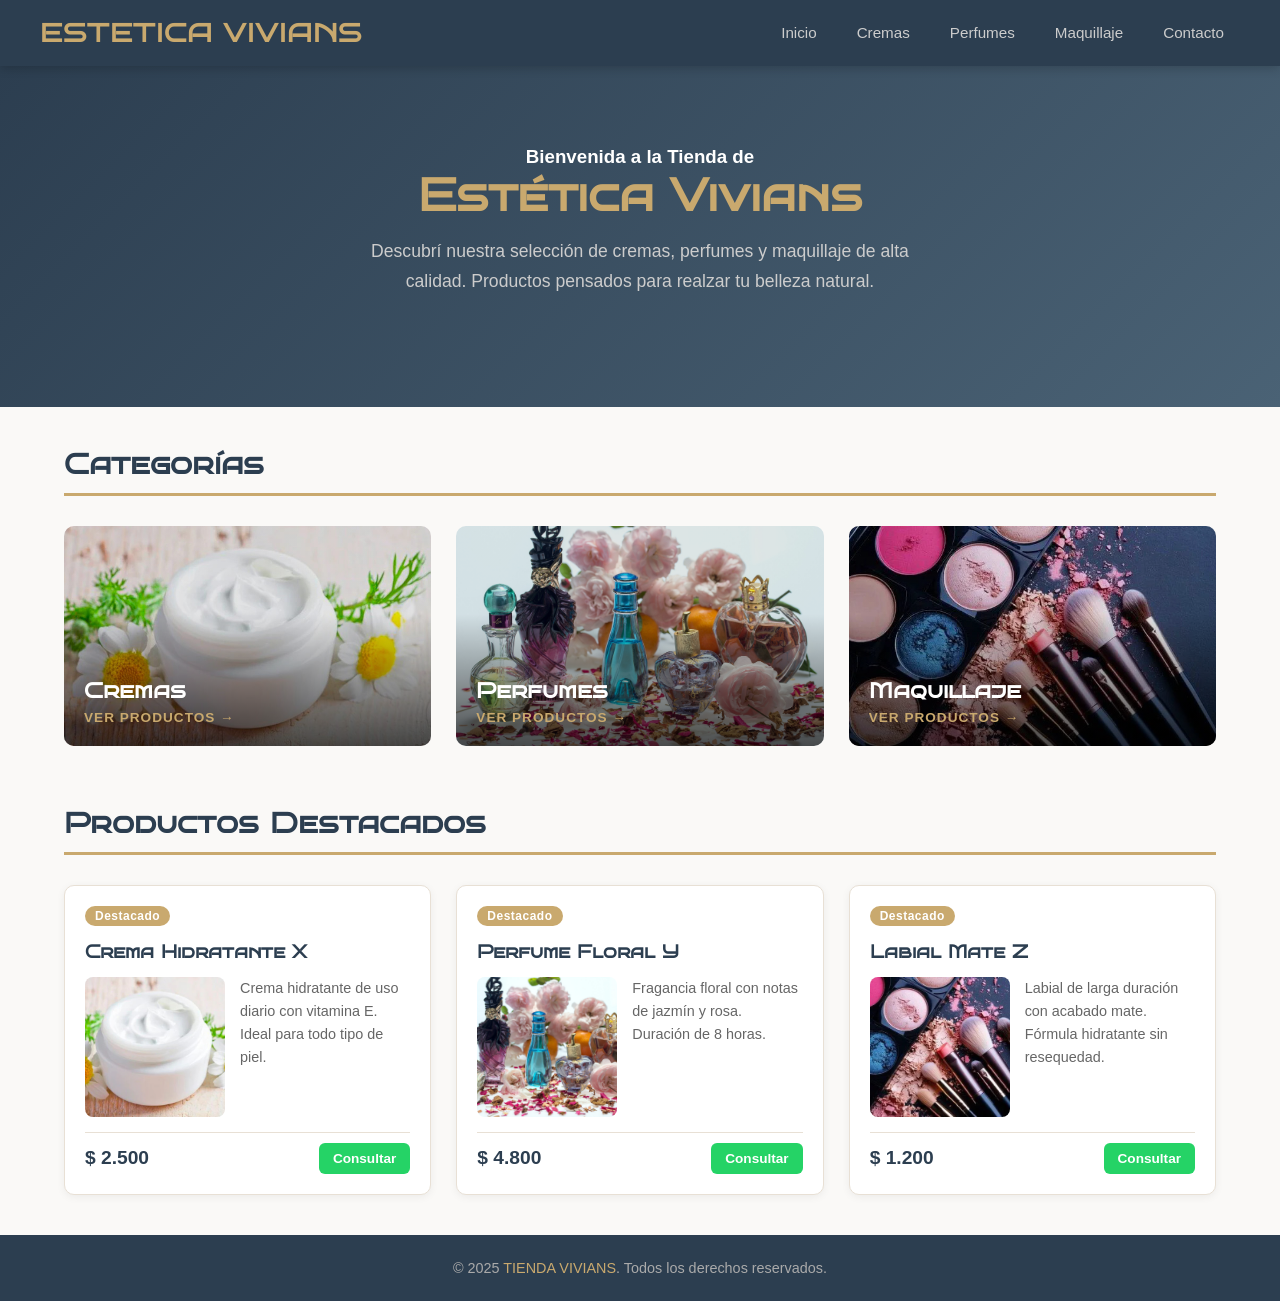
==== index.html @ 6ad1c70e "v0.1.0 - Primera versión: estructura HTML, CSS y páginas base" ====
<!DOCTYPE html>
<html lang="es">
  <head>
    <meta charset="UTF-8">
    <meta name="viewport" content="width=device-width, initial-scale=1.0">
    <meta name="description" content="Estetica Vivians - Productos de alta calidad">
    <title>ESTETICA VIVIANS</title>
    <link rel="stylesheet" href="css/estilo.css">
    <link  rel= "icon"  type= "image/png"  sizes= "32x32"  href= imagenes/favicon/vivi.png > 
    <link rel="preconnect" href="https://fonts.googleapis.com">
<link rel="preconnect" href="https://fonts.gstatic.com" crossorigin>
<link href="https://fonts.googleapis.com/css2?family=Bruno+Ace+SC&display=swap" rel="stylesheet">
  </head>
<body>

    <!-- ========================HEADER======================== -->
    <header>
        <h1>ESTETICA VIVIANS</h1>

        <button class="hamburguesa" id="btnMenu" aria-label="Abrir menú">
            <span></span>
            <span></span>
            <span></span>
        </button>

        <nav id="navMenu" aria-label="Navegación principal">
            <ul>
                <li><a href="index.html">Inicio</a></li>
                <li><a href="html\cremas.html">Cremas</a></li>
                <li><a href="html\perfumes.html">Perfumes</a></li>
                <li><a href="html\maquillaje.html">Maquillaje</a></li>
                <li><a href="html\contacto.html">Contacto</a></li>
            </ul>
        </nav>
    </header>

    <main>

        <!-- ========================BIENVENIDA======================== -->
        <section class="hero">
            <h3>Bienvenida a la Tienda de</h3>
            <h2>Estética Vivians</h2>
            <p>Descubrí nuestra selección de cremas, perfumes y maquillaje de alta calidad. Productos pensados para realzar tu belleza natural.</p>
            <!-- <a href="#categorias" class="btn-cta">Ver categorías</a> -->
        </section>

        <div class="container">

            <!-- ========================CATEGORÍAS======================== -->
            <section id="categorias">
                <h2 class="seccion-titulo">Categorías</h2>
                <div class="categorias">

                    <a href="html/cremas.html" class="categoria-card">
                        <img src="imagenes/cremas.jpg" alt="Cremas">
                        <div class="categoria-info">
                            <h3>Cremas</h3>
                            <span>Ver productos →</span>
                        </div>
                    </a>

                    <a href="html/perfumes.html" class="categoria-card">
                        <img src="imagenes/perfumes.jpg" alt="Perfumes">
                        <div class="categoria-info">
                            <h3>Perfumes</h3>
                            <span>Ver productos →</span>
                        </div>
                    </a>

                    <a href="html/maquillaje.html" class="categoria-card">
                        <img src="imagenes/maquillaje.jpg" alt="Maquillaje">
                        <div class="categoria-info">
                            <h3>Maquillaje</h3>
                            <span>Ver productos →</span>
                        </div>
                    </a>

                </div>
            </section>

            <!-- ========================PRODUCTOS DESTACADOS======================== -->
            <section class="productos-destacados">
                <h2 class="seccion-titulo">Productos Destacados</h2>
                <div class="galeria-destacados">

                    <!-- Tarjeta 1 -->
                    <div class="producto-card">
                        <span class="badge">Destacado</span>
                        <h3 class="producto-nombre">Crema Hidratante X</h3>
                        <div class="producto-cuerpo">
                            <img src="imagenes/cremas.jpg" alt="Crema Hidratante X">
                            <p class="producto-descripcion">Crema hidratante de uso diario con vitamina E. Ideal para todo tipo de piel.</p>
                        </div>
                        <div class="producto-footer">
                            <span class="producto-precio">$ 2.500</span>
                            <a href="https://wa.me/5491112345678?text=Hola!%20Me%20interesa%20la%20Crema%20Hidratante%20X" class="btn-whatsapp" target="_blank">Consultar</a>
                        </div>
                    </div>

                    <!-- Tarjeta 2 -->
                    <div class="producto-card">
                        <span class="badge">Destacado</span>
                        <h3 class="producto-nombre">Perfume Floral Y</h3>
                        <div class="producto-cuerpo">
                            <img src="imagenes/perfumes.jpg" alt="Perfume Floral Y">
                            <p class="producto-descripcion">Fragancia floral con notas de jazmín y rosa. Duración de 8 horas.</p>
                        </div>
                        <div class="producto-footer">
                            <span class="producto-precio">$ 4.800</span>
                            <a href="https://wa.me/5491112345678?text=Hola!%20Me%20interesa%20el%20Perfume%20Floral%20Y" class="btn-whatsapp" target="_blank">Consultar</a>
                        </div>
                    </div>

                    <!-- Tarjeta 3 -->
                    <div class="producto-card">
                        <span class="badge">Destacado</span>
                        <h3 class="producto-nombre">Labial Mate Z</h3>
                        <div class="producto-cuerpo">
                            <img src="imagenes/maquillaje.jpg" alt="Labial Mate Z">
                            <p class="producto-descripcion">Labial de larga duración con acabado mate. Fórmula hidratante sin resequedad.</p>
                        </div>
                        <div class="producto-footer">
                            <span class="producto-precio">$ 1.200</span>
                            <a href="https://wa.me/5491112345678?text=Hola!%20Me%20interesa%20el%20Labial%20Mate%20Z" class="btn-whatsapp" target="_blank">Consultar</a>
                        </div>
                    </div>

                </div>
            </section>

        </div>
    </main>

    <!-- ========================FOOTER======================== -->
    <footer>
        <p>&copy; 2025 <span>TIENDA VIVIANS</span>. Todos los derechos reservados.</p>
    </footer>

    <!-- ========================JS — Menú hamburguesa======================== -->
    <script>
        const btnMenu = document.getElementById('btnMenu');
        const navMenu = document.getElementById('navMenu');

        btnMenu.addEventListener('click', function() {
            navMenu.classList.toggle('abierto');
        });
    </script>

</body>
</html>
---- css/estilo.css ----
@font-face {
  font-family: 'BrunoAceSC'; 
  src: url('../font/BrunoAceSC-Regular.ttf') format('truetype');
  font-weight: normal;
  font-style: normal;
  font-display: swap;
}

:root {
    --color-primario:   #2c3e50;   /* azul oscuro — header, footer, títulos */
    --color-acento:     #c9a96e;   /* dorado — detalles, hover, badges      */
    --color-verde:      #25d366;   /* verde WhatsApp                         */
    --color-texto:      #444;      /* color de texto general                 */
    --color-fondo:      #faf9f7;   /* fondo general de la página             */
    --color-borde:      #e8e0d5;   /* bordes suaves                          */
    --font-titulo:      'BrunoAceSC', serif;
    --font-cuerpo:      'Playfair Display', sans-serif; 
}


/* ========================RESET======================== */
* {
    margin: 0;
    padding: 0;
    box-sizing: border-box;
}


/* ========================BODY======================== */
body {
    font-family: var(--font-cuerpo);
    background-color: var(--color-fondo);
    color: var(--color-texto);
    display: flex;
    flex-direction: column;
    min-height: 100vh;
}

main {
    flex: 1; /* ocupa todo el espacio disponible entre header y footer */
}


/* ========================HEADER======================== */
header {
    background-color: var(--color-primario);
    padding: 18px 40px;
    display: flex;
    align-items: center;
    justify-content: space-between;
    position: sticky;   /* se queda fijo arriba al hacer scroll */
    top: 0;
    z-index: 100;       /* se dibuja encima de todo el resto */
    box-shadow: 0 2px 10px rgba(0, 0, 0, 0.2);
}

header h1 {
    font-family: var(--font-titulo);
    color: var(--color-acento);
    font-size: 1.6rem;
    letter-spacing: 1px;
}

nav ul {
    list-style: none;
    display: flex;
    gap: 8px;
}

nav ul li a {
    color: #ccc;
    text-decoration: none;
    font-size: 0.95rem;
    padding: 8px 16px;
    border-radius: 4px;
    transition: background-color 0.3s, color 0.3s;
    font-weight: 400;
}

nav ul li a:hover {
    background-color: var(--color-acento);
    color: white;
}

/* Botón hamburguesa — solo visible en mobile */
.hamburguesa {
    display: none;
    flex-direction: column;
    gap: 5px;
    cursor: pointer;
    background: none;
    border: none;
    padding: 5px;
}

.hamburguesa span {
    display: block;
    width: 25px;
    height: 2px;
    background-color: white;
    transition: all 0.3s;
}


/* ========================CONTAINER======================== */
.container {
    width: 90%;
    max-width: 1200px;
    margin: 0 auto;
    padding: 40px 0;
}


/* ========================BIENVENIDA======================== */
.hero {
    background: linear-gradient(135deg, var(--color-primario) 0%, #4a6275 100%);
    padding: 80px 40px;
    text-align: center;
    color: white;
}

.hero h2 {
    font-family: var(--font-titulo);
    font-size: 2.8rem;
    color: var(--color-acento);
    margin-bottom: 15px;
}

.hero p {
    font-size: 1.1rem;
    color: #ccc;
    max-width: 600px;
    margin: 0 auto 30px;
    line-height: 1.7;
    font-weight: 300;
}

.btn-cta {
    display: inline-block;
    background-color: var(--color-acento);
    color: white;
    text-decoration: none;
    padding: 14px 35px;
    border-radius: 4px;
    font-size: 1rem;
    font-weight: 700;
    letter-spacing: 1px;
    transition: background-color 0.3s, transform 0.2s;
}

.btn-cta:hover {
    background-color: #b8924a;
    transform: translateY(-2px);
}


/* ========================TÍTULOS DE SECCIÓN======================== */
.seccion-titulo {
    font-family: var(--font-titulo);
    font-size: 1.8rem;
    color: var(--color-primario);
    margin-bottom: 30px;
    padding-bottom: 12px;
    border-bottom: 3px solid var(--color-acento);
}

/* Título en páginas de categoría (cremas, perfumes, maquillaje) */
.titulo-categoria {
    font-family: var(--font-titulo);
    font-size: 1.8rem;
    color: var(--color-primario);
    margin-bottom: 30px;
    padding-bottom: 12px;
    border-bottom: 3px solid var(--color-acento);
}


/* ========================CATEGORÍAS======================== */
.categorias {
    display: grid;
    grid-template-columns: repeat(3, 1fr);
    gap: 25px;
}

.categoria-card {
    position: relative;
    height: 220px;
    border-radius: 10px;
    overflow: hidden;
    cursor: pointer;
    text-decoration: none;
    display: block;
}

.categoria-card img {
    width: 100%;
    height: 100%;
    object-fit: cover;
    transition: transform 0.4s;
}

/* Overlay oscuro degradado encima de la imagen
   Hace que el nombre siempre se lea bien */
.categoria-card::after {
    content: '';
    position: absolute;
    inset: 0;
    background: linear-gradient(to top, rgba(0,0,0,0.7) 0%, rgba(0,0,0,0.1) 60%);
    transition: background 0.3s;
}

.categoria-card:hover img {
    transform: scale(1.07);
}

.categoria-card:hover::after {
    background: linear-gradient(to top, rgba(0,0,0,0.8) 0%, rgba(0,0,0,0.3) 60%);
}

/* Nombre e indicador encima de la imagen */
.categoria-info {
    position: absolute;
    bottom: 0;
    width: 100%;
    padding: 20px;
    z-index: 1; /* se dibuja encima del overlay */
}

.categoria-info h3 {
    font-family: var(--font-titulo);
    color: white;
    font-size: 1.4rem;
    margin-bottom: 4px;
}

.categoria-info span {
    color: var(--color-acento);
    font-size: 0.85rem;
    font-weight: 700;
    letter-spacing: 1px;
    text-transform: uppercase;
}


/* ========================PRODUCTOS DESTACADOS======================== */
.productos-destacados {
    margin-top: 60px;
}

.galeria-destacados {
    display: grid;
    grid-template-columns: repeat(3, 1fr);
    gap: 25px;
}


/* ========================GALERÍA DE PRODUCTOS======================== */
.galeria {
    display: grid;
    grid-template-columns: repeat(2, 1fr);
    gap: 20px;
}


/* ========================TARJETA DE PRODUCTO========================
   la uso en index (destacados)
   y páginas de categoría.
*/
.producto-card {
    border: 1px solid var(--color-borde);
    border-radius: 10px;
    padding: 20px;
    display: flex;
    flex-direction: column;
    gap: 15px;
    background: white;
    box-shadow: 0 2px 8px rgba(0, 0, 0, 0.06);
    transition: box-shadow 0.3s, transform 0.3s;
}

.producto-card:hover {
    box-shadow: 0 6px 20px rgba(0, 0, 0, 0.12);
    transform: translateY(-3px);
}

.producto-nombre {
    font-family: var(--font-titulo);
    font-size: 1.1rem;
    color: var(--color-primario);
}

/* Imagen + descripción lado a lado */
.producto-cuerpo {
    display: flex;
    gap: 15px;
    align-items: flex-start;
}

.producto-cuerpo img {
    width: 140px;
    height: 140px;
    object-fit: cover;     /* recorta la imagen sin deformarla */
    border-radius: 8px;
    flex-shrink: 0;        /* impide que flex achique la imagen */
    background-color: #eee;
}

.producto-descripcion {
    font-size: 0.9rem;
    color: #666;
    line-height: 1.6;
    font-weight: 300;
}

/* Precio + botón WhatsApp */
.producto-footer {
    display: flex;
    align-items: center;
    justify-content: space-between;
    margin-top: auto;      /* empuja el footer siempre al fondo de la tarjeta */
    padding-top: 10px;
    border-top: 1px solid var(--color-borde);
}

.producto-precio {
    font-size: 1.2rem;
    font-weight: 700;
    color: var(--color-primario);
}

.btn-whatsapp {
    background-color: var(--color-verde);
    color: white;
    text-decoration: none;
    padding: 8px 14px;
    border-radius: 6px;
    font-size: 0.85rem;
    font-weight: 700;
    transition: background-color 0.3s;
    white-space: nowrap;
}

.btn-whatsapp:hover {
    background-color: #1ebe57;
}

/* Badge "Destacado" — solo en index */
.badge {
    display: inline-block;
    background-color: var(--color-acento);
    color: white;
    font-size: 0.75rem;
    padding: 3px 10px;
    border-radius: 20px;
    font-weight: 700;
    letter-spacing: 0.5px;
    align-self: flex-start;
}


/* ========================FOOTER========================
   Siempre pegado abajo por el
   flex del body + flex:1 del main.
 */
footer {
    background-color: var(--color-primario);
    color: #aaa;
    text-align: center;
    padding: 25px 20px;
    font-size: 0.9rem;
    font-weight: 300;
}

footer span {
    color: var(--color-acento);
}


/* ============================================================
   RESPONSIVE
   Breakpoints:
   — Tablet:  max-width 768px
   — Mobile:  max-width 480px
   ============================================================ */


/* ========================TABLET — 768px======================== */
@media (max-width: 768px) {

    /* Header */
    header {
        padding: 15px 20px;
    }

    /* Muestra el botón hamburguesa */
    .hamburguesa {
        display: flex;
    }

    /* Oculta el nav, se muestra solo cuando tiene clase .abierto */
    nav {
        display: none;
        position: absolute;
        top: 65px;
        left: 0;
        width: 100%;
        background-color: var(--color-primario);
        padding: 15px 20px;
        box-shadow: 0 4px 10px rgba(0, 0, 0, 0.2);
    }

    nav.abierto {
        display: block;
    }

    nav ul {
        flex-direction: column;
        gap: 5px;
    }

    nav ul li a {
        display: block;
        padding: 10px 15px;
    }

    /* Hero */
    .hero h2 {
        font-size: 2rem;
    }

    /* Categorías: 2 columnas en tablet */
    .categorias {
        grid-template-columns: repeat(2, 1fr);
    }

    /* Destacados: 2 columnas en tablet */
    .galeria-destacados {
        grid-template-columns: repeat(2, 1fr);
    }

    /* Galería categoría: 1 columna en tablet */
    .galeria {
        grid-template-columns: 1fr;
    }

    .producto-cuerpo img {
        width: 110px;
        height: 110px;
    }
}


/* ========================celular — 480px======================== */
@media (max-width: 480px) {

    /* Hero */
    .hero {
        padding: 50px 20px;
    }

    .hero h2 {
        font-size: 1.6rem;
    }

    /* Categorías: 1 columna */
    .categorias {
        grid-template-columns: 1fr;
    }

    /* Destacados: 1 columna */
    .galeria-destacados {
        grid-template-columns: 1fr;
    }

    /* Tarjeta: imagen arriba, texto abajo */
    .producto-cuerpo {
        flex-direction: column;
    }

    .producto-cuerpo img {
        width: 100%;
        height: 180px;
    }

    /* Footer tarjeta: precio arriba, botón abajo en full ancho */
    .producto-footer {
        flex-direction: column;
        gap: 10px;
        align-items: flex-start;
    }

    .btn-whatsapp {
        width: 100%;
        text-align: center;
    }
}
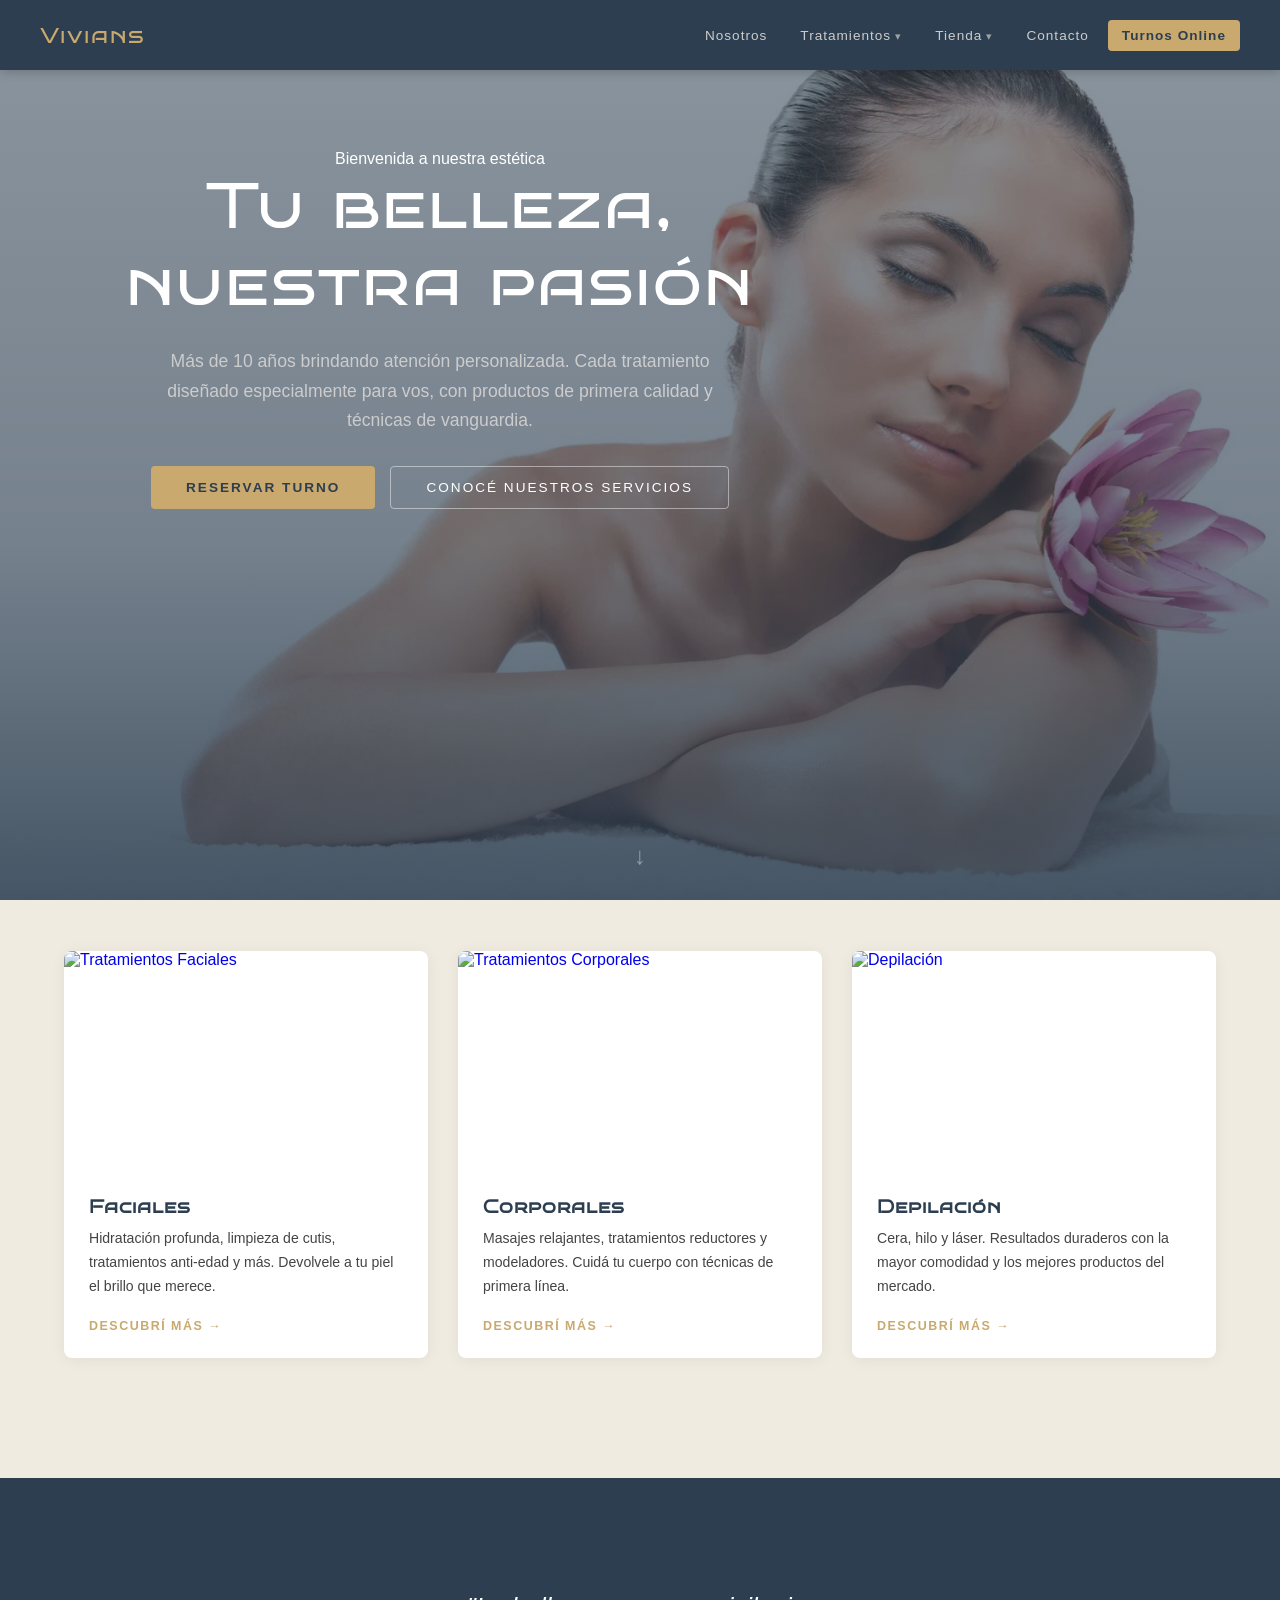
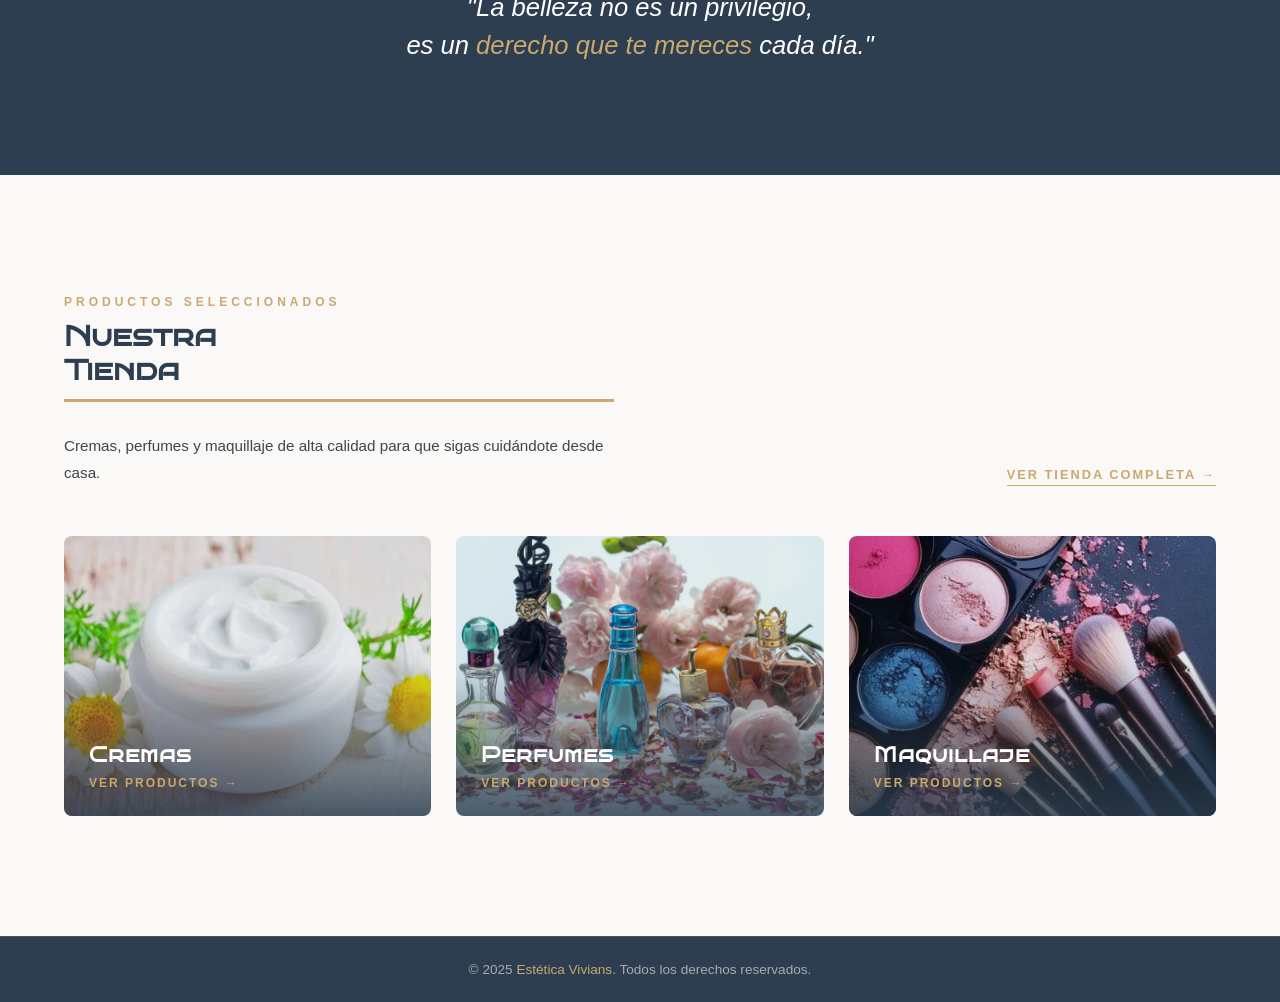
==== commit 3d32cc1b: "v0.2.0 - Nuevo index principal, CSS unificado, estructura de carpetas" ====
--- a/index.html
+++ b/index.html
@@ -1,150 +1,188 @@
 <!DOCTYPE html>
 <html lang="es">
-  <head>
+<head>
     <meta charset="UTF-8">
     <meta name="viewport" content="width=device-width, initial-scale=1.0">
-    <meta name="description" content="Estetica Vivians - Productos de alta calidad">
-    <title>ESTETICA VIVIANS</title>
+    <meta name="description" content="Estética Vivians - Tratamientos faciales, corporales, depilación y tienda de belleza">
+    <title>Estética Vivians</title>
     <link rel="stylesheet" href="css/estilo.css">
-    <link  rel= "icon"  type= "image/png"  sizes= "32x32"  href= imagenes/favicon/vivi.png > 
     <link rel="preconnect" href="https://fonts.googleapis.com">
-<link rel="preconnect" href="https://fonts.gstatic.com" crossorigin>
-<link href="https://fonts.googleapis.com/css2?family=Bruno+Ace+SC&display=swap" rel="stylesheet">
-  </head>
+    <link href="https://fonts.googleapis.com/css2?family=Cormorant+Garamond:ital,wght@0,300;0,400;0,600;1,300;1,400&family=Jost:wght@300;400;500&display=swap" rel="stylesheet">
+    
+</head>
 <body>
 
-    <!-- ========================HEADER======================== -->
+    <!-- HEADER -->
     <header>
-        <h1>ESTETICA VIVIANS</h1>
+        <a href="index.html" class="logo">Vivians</a>
 
-        <button class="hamburguesa" id="btnMenu" aria-label="Abrir menú">
-            <span></span>
-            <span></span>
-            <span></span>
-        </button>
+        <nav aria-label="Navegación principal">
+            <ul>
 
-        <nav id="navMenu" aria-label="Navegación principal">
-            <ul>
-                <li><a href="index.html">Inicio</a></li>
-                <li><a href="html\cremas.html">Cremas</a></li>
-                <li><a href="html\perfumes.html">Perfumes</a></li>
-                <li><a href="html\maquillaje.html">Maquillaje</a></li>
-                <li><a href="html\contacto.html">Contacto</a></li>
+                <li><a href="html/nosotros.html">Nosotros</a></li>
+
+                <li class="tiene-submenu">
+                    <a href="#">Tratamientos</a>
+                    <ul class="submenu">
+                        <li><a href="html/tratamientos/faciales.html">Faciales</a></li>
+                        <li><a href="html/tratamientos/corporales.html">Corporales</a></li>
+                        <li><a href="html/tratamientos/depilacion.html">Depilación</a></li>
+                    </ul>
+                </li>
+
+                <li class="tiene-submenu">
+                    <a href="html/tienda/index.html">Tienda</a>
+                    <ul class="submenu">
+                        <li><a href="html/tienda/cremas.html">Cremas</a></li>
+                        <li><a href="html/tienda/perfumes.html">Perfumes</a></li>
+                        <li><a href="html/tienda/maquillaje.html">Maquillaje</a></li>
+                    </ul>
+                </li>
+
+                <li><a href="html/contacto.html">Contacto</a></li>
+
+                <li><a href="html/turnos.html" class="btn-turnos">Turnos Online</a></li>
+
             </ul>
         </nav>
     </header>
 
     <main>
 
-        <!-- ========================BIENVENIDA======================== -->
-        <section class="hero">
-            <h3>Bienvenida a la Tienda de</h3>
-            <h2>Estética Vivians</h2>
-            <p>Descubrí nuestra selección de cremas, perfumes y maquillaje de alta calidad. Productos pensados para realzar tu belleza natural.</p>
-            <!-- <a href="#categorias" class="btn-cta">Ver categorías</a> -->
+        <!-- HERO -->
+        <section class="hero" id="inicio">
+            <div class="hero-imagen"></div>
+            <div class="hero-overlay"></div>
+            <div class="hero-contenido">
+                <span class="hero-subtitulo">Bienvenida a nuestra estética</span>
+                <h1 class="hero-titulo">Tu belleza,<br>nuestra pasión</h1>
+                <p class="hero-descripcion">
+                    Más de 10 años brindando atención personalizada. 
+                    Cada tratamiento diseñado especialmente para vos, 
+                    con productos de primera calidad y técnicas de vanguardia.
+                </p>
+                <div class="hero-botones">
+                    <a href="html/turnos.html" class="btn-primario">Reservar turno</a>
+                    <a href="#tratamientos" class="btn-secundario">Conocé nuestros servicios</a>
+                </div>
+            </div>
+            <a href="#tratamientos" class="hero-scroll" aria-label="Scroll hacia abajo">↓</a>
         </section>
 
-        <div class="container">
+        <!-- TRATAMIENTOS -->
+        <section class="seccion-tratamientos" id="tratamientos">
+            <div class="container">
+                <div class="seccion-header">
+                    <div>
+                        <span class="seccion-etiqueta">Nuestros servicios</span>
+                        <h2 class="seccion-titulo">Tratamientos<br>para vos</h2>
+                        <p class="seccion-descripcion">
+                            Descubrí nuestra amplia variedad de tratamientos diseñados 
+                            para realzar tu belleza natural con técnicas profesionales.
+                        </p>
+                    </div>
+                </div>
 
-            <!-- ========================CATEGORÍAS======================== -->
-            <section id="categorias">
-                <h2 class="seccion-titulo">Categorías</h2>
-                <div class="categorias">
+                <div class="tratamientos-grid">
 
-                    <a href="html/cremas.html" class="categoria-card">
-                        <img src="imagenes/cremas.jpg" alt="Cremas">
-                        <div class="categoria-info">
+                    <a href="html/tratamientos/faciales.html" class="tratamiento-card">
+                        <div class="tratamiento-imagen">
+                            <img src="imagenes/tratamientos/faciales.jpg" alt="Tratamientos Faciales">
+                        </div>
+                        <div class="tratamiento-cuerpo">
+                            <h3>Faciales</h3>
+                            <p>Hidratación profunda, limpieza de cutis, tratamientos anti-edad y más. Devolvele a tu piel el brillo que merece.</p>
+                            <span class="tratamiento-link">Descubrí más →</span>
+                        </div>
+                    </a>
+
+                    <a href="html/tratamientos/corporales.html" class="tratamiento-card">
+                        <div class="tratamiento-imagen">
+                            <img src="imagenes/tratamientos/corporales.jpg" alt="Tratamientos Corporales">
+                        </div>
+                        <div class="tratamiento-cuerpo">
+                            <h3>Corporales</h3>
+                            <p>Masajes relajantes, tratamientos reductores y modeladores. Cuidá tu cuerpo con técnicas de primera línea.</p>
+                            <span class="tratamiento-link">Descubrí más →</span>
+                        </div>
+                    </a>
+
+                    <a href="html/tratamientos/depilacion.html" class="tratamiento-card">
+                        <div class="tratamiento-imagen">
+                            <img src="imagenes/tratamientos/depilacion.jpg" alt="Depilación">
+                        </div>
+                        <div class="tratamiento-cuerpo">
+                            <h3>Depilación</h3>
+                            <p>Cera, hilo y láser. Resultados duraderos con la mayor comodidad y los mejores productos del mercado.</p>
+                            <span class="tratamiento-link">Descubrí más →</span>
+                        </div>
+                    </a>
+
+                </div>
+            </div>
+        </section>
+
+        <!-- FRANJA FRASE -->
+        <div class="franja-frase">
+            <div class="container">
+                <blockquote>
+                    "La belleza no es un privilegio,<br>
+                    es un <span>derecho que te mereces</span> cada día."
+                </blockquote>
+            </div>
+        </div>
+
+        <!-- TIENDA -->
+        <section class="seccion-tienda" id="tienda">
+            <div class="container">
+                <div class="seccion-header">
+                    <div>
+                        <span class="seccion-etiqueta">Productos seleccionados</span>
+                        <h2 class="seccion-titulo">Nuestra<br>Tienda</h2>
+                        <p class="seccion-descripcion">
+                            Cremas, perfumes y maquillaje de alta calidad 
+                            para que sigas cuidándote desde casa.
+                        </p>
+                    </div>
+                    <a href="html/tienda/index.html" class="btn-ver-mas">Ver tienda completa →</a>
+                </div>
+
+                <div class="tienda-grid">
+
+                    <a href="html/tienda/cremas.html" class="tienda-card">
+                        <img src="imagenes/tienda/cremas.jpg" alt="Cremas">
+                        <div class="tienda-info">
                             <h3>Cremas</h3>
                             <span>Ver productos →</span>
                         </div>
                     </a>
 
-                    <a href="html/perfumes.html" class="categoria-card">
-                        <img src="imagenes/perfumes.jpg" alt="Perfumes">
-                        <div class="categoria-info">
+                    <a href="html/tienda/perfumes.html" class="tienda-card">
+                        <img src="imagenes/tienda/perfumes.jpg" alt="Perfumes">
+                        <div class="tienda-info">
                             <h3>Perfumes</h3>
                             <span>Ver productos →</span>
                         </div>
                     </a>
 
-                    <a href="html/maquillaje.html" class="categoria-card">
-                        <img src="imagenes/maquillaje.jpg" alt="Maquillaje">
-                        <div class="categoria-info">
+                    <a href="html/tienda/maquillaje.html" class="tienda-card">
+                        <img src="imagenes/tienda/maquillaje.jpg" alt="Maquillaje">
+                        <div class="tienda-info">
                             <h3>Maquillaje</h3>
                             <span>Ver productos →</span>
                         </div>
                     </a>
 
                 </div>
-            </section>
+            </div>
+        </section>
 
-            <!-- ========================PRODUCTOS DESTACADOS======================== -->
-            <section class="productos-destacados">
-                <h2 class="seccion-titulo">Productos Destacados</h2>
-                <div class="galeria-destacados">
-
-                    <!-- Tarjeta 1 -->
-                    <div class="producto-card">
-                        <span class="badge">Destacado</span>
-                        <h3 class="producto-nombre">Crema Hidratante X</h3>
-                        <div class="producto-cuerpo">
-                            <img src="imagenes/cremas.jpg" alt="Crema Hidratante X">
-                            <p class="producto-descripcion">Crema hidratante de uso diario con vitamina E. Ideal para todo tipo de piel.</p>
-                        </div>
-                        <div class="producto-footer">
-                            <span class="producto-precio">$ 2.500</span>
-                            <a href="https://wa.me/5491112345678?text=Hola!%20Me%20interesa%20la%20Crema%20Hidratante%20X" class="btn-whatsapp" target="_blank">Consultar</a>
-                        </div>
-                    </div>
-
-                    <!-- Tarjeta 2 -->
-                    <div class="producto-card">
-                        <span class="badge">Destacado</span>
-                        <h3 class="producto-nombre">Perfume Floral Y</h3>
-                        <div class="producto-cuerpo">
-                            <img src="imagenes/perfumes.jpg" alt="Perfume Floral Y">
-                            <p class="producto-descripcion">Fragancia floral con notas de jazmín y rosa. Duración de 8 horas.</p>
-                        </div>
-                        <div class="producto-footer">
-                            <span class="producto-precio">$ 4.800</span>
-                            <a href="https://wa.me/5491112345678?text=Hola!%20Me%20interesa%20el%20Perfume%20Floral%20Y" class="btn-whatsapp" target="_blank">Consultar</a>
-                        </div>
-                    </div>
-
-                    <!-- Tarjeta 3 -->
-                    <div class="producto-card">
-                        <span class="badge">Destacado</span>
-                        <h3 class="producto-nombre">Labial Mate Z</h3>
-                        <div class="producto-cuerpo">
-                            <img src="imagenes/maquillaje.jpg" alt="Labial Mate Z">
-                            <p class="producto-descripcion">Labial de larga duración con acabado mate. Fórmula hidratante sin resequedad.</p>
-                        </div>
-                        <div class="producto-footer">
-                            <span class="producto-precio">$ 1.200</span>
-                            <a href="https://wa.me/5491112345678?text=Hola!%20Me%20interesa%20el%20Labial%20Mate%20Z" class="btn-whatsapp" target="_blank">Consultar</a>
-                        </div>
-                    </div>
-
-                </div>
-            </section>
-
-        </div>
     </main>
 
-    <!-- ========================FOOTER======================== -->
+    <!-- FOOTER -->
     <footer>
-        <p>&copy; 2025 <span>TIENDA VIVIANS</span>. Todos los derechos reservados.</p>
+        <p>&copy; 2025 <span>Estética Vivians</span>. Todos los derechos reservados.</p>
     </footer>
-
-    <!-- ========================JS — Menú hamburguesa======================== -->
-    <script>
-        const btnMenu = document.getElementById('btnMenu');
-        const navMenu = document.getElementById('navMenu');
-
-        btnMenu.addEventListener('click', function() {
-            navMenu.classList.toggle('abierto');
-        });
-    </script>
 
 </body>
 </html>
--- a/css/estilo.css
+++ b/css/estilo.css
@@ -1,25 +1,34 @@
 
 @font-face {
-  font-family: 'BrunoAceSC'; 
-  src: url('../font/BrunoAceSC-Regular.ttf') format('truetype');
-  font-weight: normal;
-  font-style: normal;
-  font-display: swap;
-}
-
+    font-family: 'BrunoAceSC';
+    src: url('../font/BrunoAceSC-Regular.ttf') format('truetype');
+    font-weight: normal;
+    font-style: normal;
+    font-display: swap;
+}
+
+
+/* ========================
+   VARIABLES
+======================== */
 :root {
-    --color-primario:   #2c3e50;   /* azul oscuro — header, footer, títulos */
-    --color-acento:     #c9a96e;   /* dorado — detalles, hover, badges      */
+    --color-primario:   #2c3e50;   /* azul oscuro — header, footer, títulos  */
+    --color-acento:     #c9a96e;   /* dorado — detalles, hover, badges       */
+    --color-acento2:    #e8c98a;   /* dorado claro — hover de botones        */
     --color-verde:      #25d366;   /* verde WhatsApp                         */
     --color-texto:      #444;      /* color de texto general                 */
     --color-fondo:      #faf9f7;   /* fondo general de la página             */
+    --color-fondo2:     #f0ebe1;   /* fondo alternativo para secciones       */
     --color-borde:      #e8e0d5;   /* bordes suaves                          */
+    --color-blanco:     #ffffff;
     --font-titulo:      'BrunoAceSC', serif;
-    --font-cuerpo:      'Playfair Display', sans-serif; 
-}
-
-
-/* ========================RESET======================== */
+    --font-cuerpo:      'Playfair Display', sans-serif;
+}
+
+
+/* ========================
+   RESET
+======================== */
 * {
     margin: 0;
     padding: 0;
@@ -27,7 +36,11 @@
 }
 
 
-/* ========================BODY======================== */
+/* ========================
+   BODY
+   flex + min-height garantiza
+   que el footer siempre quede abajo.
+======================== */
 body {
     font-family: var(--font-cuerpo);
     background-color: var(--color-fondo);
@@ -38,52 +51,145 @@
 }
 
 main {
-    flex: 1; /* ocupa todo el espacio disponible entre header y footer */
-}
-
-
-/* ========================HEADER======================== */
+    flex: 1;
+}
+
+
+/* ============================================================
+   HEADER Y NAVEGACIÓN
+   ============================================================ */
 header {
     background-color: var(--color-primario);
-    padding: 18px 40px;
+    padding: 0 40px;
+    height: 70px;
     display: flex;
     align-items: center;
     justify-content: space-between;
-    position: sticky;   /* se queda fijo arriba al hacer scroll */
+    position: sticky;
     top: 0;
-    z-index: 100;       /* se dibuja encima de todo el resto */
+    z-index: 1000;
     box-shadow: 0 2px 10px rgba(0, 0, 0, 0.2);
 }
 
+/* Logo — index principal */
+.logo {
+    font-family: var(--font-titulo);
+    color: var(--color-acento);
+    font-size: 1.4rem;
+    letter-spacing: 2px;
+    text-decoration: none;
+}
+
+/* h1 en header — páginas de tienda */
 header h1 {
     font-family: var(--font-titulo);
     color: var(--color-acento);
-    font-size: 1.6rem;
-    letter-spacing: 1px;
-}
-
+    font-size: 1.4rem;
+    letter-spacing: 2px;
+}
+
+/* ========================
+   NAVEGACIÓN
+======================== */
 nav ul {
     list-style: none;
     display: flex;
-    gap: 8px;
-}
-
-nav ul li a {
+    gap: 5px;
+    align-items: center;
+}
+
+nav ul > li {
+    position: relative;
+}
+
+nav ul > li > a {
     color: #ccc;
     text-decoration: none;
-    font-size: 0.95rem;
-    padding: 8px 16px;
+    font-size: 0.85rem;
+    padding: 8px 14px;
     border-radius: 4px;
+    letter-spacing: 1px;
+    display: block;
     transition: background-color 0.3s, color 0.3s;
-    font-weight: 400;
-}
-
-nav ul li a:hover {
+    font-family: var(--font-cuerpo);
+}
+
+nav ul > li > a:hover {
     background-color: var(--color-acento);
     color: white;
 }
 
-/* Botón hamburguesa — solo visible en mobile */
+/* Indicador de submenú */
+nav ul > li.tiene-submenu > a::after {
+    content: ' ▾';
+    font-size: 0.7rem;
+    opacity: 0.7;
+}
+
+/* ========================
+   SUBMENÚ DESPLEGABLE
+   100% CSS puro, sin JS.
+   Se activa con :hover en el li padre.
+======================== */
+.submenu {
+    display: none;
+    position: absolute;
+    top: 100%;
+    left: 0;
+    background-color: var(--color-primario);
+    min-width: 200px;
+    border-top: 2px solid var(--color-acento);
+    box-shadow: 0 10px 30px rgba(0, 0, 0, 0.25);
+    list-style: none;
+    z-index: 100;
+    border-radius: 0 0 6px 6px;
+}
+
+nav ul > li:hover .submenu {
+    display: block;
+}
+
+.submenu li a {
+    display: block;
+    padding: 11px 20px;
+    color: #bbb;
+    text-decoration: none;
+    font-size: 0.82rem;
+    letter-spacing: 0.5px;
+    transition: background-color 0.2s, color 0.2s, padding-left 0.2s;
+    border-bottom: 1px solid rgba(255, 255, 255, 0.05);
+    font-family: var(--font-cuerpo);
+}
+
+.submenu li:last-child a {
+    border-bottom: none;
+}
+
+.submenu li a:hover {
+    background-color: rgba(201, 169, 110, 0.15);
+    color: var(--color-acento);
+    padding-left: 28px;
+}
+
+/* Botón Turnos Online destacado en el nav */
+.btn-turnos {
+    background-color: var(--color-acento) !important;
+    color: var(--color-primario) !important;
+    font-weight: 700 !important;
+    border-radius: 4px !important;
+    transition: background-color 0.3s, transform 0.2s !important;
+}
+
+.btn-turnos:hover {
+    background-color: var(--color-acento2) !important;
+    transform: translateY(-1px);
+}
+
+/* ========================
+   MENÚ HAMBURGUESA
+   Solo visible en mobile.
+   Se activa con JS más adelante.
+======================== */
 .hamburguesa {
     display: none;
     flex-direction: column;
@@ -103,7 +209,9 @@
 }
 
 
-/* ========================CONTAINER======================== */
+/* ============================================================
+   CONTAINER
+   ============================================================ */
 .container {
     width: 90%;
     max-width: 1200px;
@@ -112,7 +220,160 @@
 }
 
 
-/* ========================BIENVENIDA======================== */
+/* ============================================================
+   TÍTULOS DE SECCIÓN
+   ============================================================ */
+.seccion-titulo,
+.titulo-categoria {
+    font-family: var(--font-titulo);
+    font-size: 1.8rem;
+    color: var(--color-primario);
+    margin-bottom: 30px;
+    padding-bottom: 12px;
+    border-bottom: 3px solid var(--color-acento);
+}
+
+
+/* ============================================================
+   HERO PRINCIPAL — index.html
+   Ocupa toda la pantalla con imagen de fondo.
+   ============================================================ */
+.hero-principal {
+    height: 100vh;
+    position: relative;
+    display: flex;
+    align-items: center;
+    justify-content: center;
+    text-align: center;
+    overflow: hidden;
+}
+
+.hero-imagen {
+    position: absolute;
+    inset: 0;
+    background-image: url('../imagenes/bienvenida/mujer.jpeg');
+    background-size: cover;
+    background-position: center;
+    background-attachment: fixed;
+}
+
+.hero-overlay {
+    position: absolute;
+    inset: 0;
+    background: linear-gradient(
+        to bottom,
+        rgba(44, 62, 80, 0.55) 0%,
+        rgba(44, 62, 80, 0.65) 60%,
+        rgba(44, 62, 80, 0.88) 100%
+    );
+}
+
+.hero-contenido {
+    position: relative;
+    z-index: 1;
+    max-width: 800px;
+    padding: 0 30px;
+}
+
+.hero-etiqueta {
+    font-size: 0.75rem;
+    letter-spacing: 4px;
+    text-transform: uppercase;
+    color: var(--color-acento);
+    margin-bottom: 20px;
+    display: block;
+    font-family: var(--font-cuerpo);
+}
+
+.hero-titulo {
+    font-family: var(--font-titulo);
+    font-size: 4rem;
+    color: var(--color-blanco);
+    font-weight: normal;
+    line-height: 1.2;
+    margin-bottom: 25px;
+    letter-spacing: 2px;
+}
+
+.hero-descripcion {
+    font-size: 1rem;
+    color: rgba(255, 255, 255, 0.8);
+    line-height: 1.8;
+    max-width: 560px;
+    margin: 0 auto 40px;
+    font-weight: 300;
+}
+
+.hero-botones {
+    display: flex;
+    gap: 15px;
+    justify-content: center;
+    flex-wrap: wrap;
+}
+
+.btn-primario {
+    display: inline-block;
+    background-color: var(--color-acento);
+    color: var(--color-primario);
+    text-decoration: none;
+    padding: 14px 35px;
+    font-size: 0.85rem;
+    font-weight: 700;
+    letter-spacing: 2px;
+    text-transform: uppercase;
+    border-radius: 4px;
+    transition: background-color 0.3s, transform 0.2s;
+    font-family: var(--font-cuerpo);
+}
+
+.btn-primario:hover {
+    background-color: var(--color-acento2);
+    transform: translateY(-2px);
+}
+
+.btn-secundario {
+    display: inline-block;
+    background-color: transparent;
+    color: var(--color-blanco);
+    text-decoration: none;
+    padding: 13px 35px;
+    font-size: 0.85rem;
+    letter-spacing: 2px;
+    text-transform: uppercase;
+    border-radius: 4px;
+    border: 1px solid rgba(255, 255, 255, 0.45);
+    transition: border-color 0.3s, color 0.3s;
+    font-family: var(--font-cuerpo);
+}
+
+.btn-secundario:hover {
+    border-color: var(--color-acento);
+    color: var(--color-acento);
+}
+
+/* Flecha animada al fondo del hero */
+.hero-scroll {
+    position: absolute;
+    bottom: 30px;
+    left: 50%;
+    transform: translateX(-50%);
+    z-index: 1;
+    color: rgba(255, 255, 255, 0.4);
+    font-size: 1.5rem;
+    text-decoration: none;
+    animation: bajar 1.5s infinite;
+}
+
+@keyframes bajar {
+    0%, 100% { transform: translateX(-50%) translateY(0); }
+    50%       { transform: translateX(-50%) translateY(8px); }
+}
+
+
+/* ============================================================
+   HERO SIMPLE — páginas internas
+   (tienda, tratamientos, contacto)
+   ============================================================ */
 .hero {
     background: linear-gradient(135deg, var(--color-primario) 0%, #4a6275 100%);
     padding: 80px 40px;
@@ -125,6 +386,7 @@
     font-size: 2.8rem;
     color: var(--color-acento);
     margin-bottom: 15px;
+    letter-spacing: 2px;
 }
 
 .hero p {
@@ -150,33 +412,241 @@
 }
 
 .btn-cta:hover {
-    background-color: #b8924a;
+    background-color: var(--color-acento2);
     transform: translateY(-2px);
 }
 
 
-/* ========================TÍTULOS DE SECCIÓN======================== */
-.seccion-titulo {
-    font-family: var(--font-titulo);
-    font-size: 1.8rem;
+/* ============================================================
+   SECCIONES DEL INDEX PRINCIPAL
+   ============================================================ */
+.seccion-header {
+    display: flex;
+    justify-content: space-between;
+    align-items: flex-end;
+    margin-bottom: 50px;
+    gap: 30px;
+}
+
+.seccion-etiqueta {
+    font-size: 0.75rem;
+    letter-spacing: 4px;
+    text-transform: uppercase;
+    color: var(--color-acento);
+    font-weight: 700;
+    margin-bottom: 10px;
+    display: block;
+    font-family: var(--font-cuerpo);
+}
+
+.seccion-titulo-grande {
+    font-family: var(--font-titulo);
+    font-size: 2.2rem;
     color: var(--color-primario);
-    margin-bottom: 30px;
-    padding-bottom: 12px;
-    border-bottom: 3px solid var(--color-acento);
-}
-
-/* Título en páginas de categoría (cremas, perfumes, maquillaje) */
-.titulo-categoria {
-    font-family: var(--font-titulo);
-    font-size: 1.8rem;
+    line-height: 1.2;
+    margin-bottom: 15px;
+    letter-spacing: 1px;
+}
+
+.seccion-descripcion {
+    font-size: 0.95rem;
+    color: var(--color-texto);
+    line-height: 1.8;
+    max-width: 550px;
+    font-weight: 300;
+}
+
+.btn-ver-mas {
+    display: inline-block;
+    color: var(--color-acento);
+    text-decoration: none;
+    font-size: 0.8rem;
+    letter-spacing: 2px;
+    text-transform: uppercase;
+    font-weight: 700;
+    border-bottom: 1px solid var(--color-acento);
+    padding-bottom: 3px;
+    white-space: nowrap;
+    transition: opacity 0.3s;
+    font-family: var(--font-cuerpo);
+}
+
+.btn-ver-mas:hover { opacity: 0.7; }
+
+/* ========================
+   TRATAMIENTOS — index
+======================== */
+.seccion-tratamientos {
+    background-color: var(--color-fondo2);
+    padding: 80px 0;
+}
+
+.tratamientos-grid {
+    display: grid;
+    grid-template-columns: repeat(3, 1fr);
+    gap: 30px;
+}
+
+.tratamiento-card {
+    background-color: var(--color-blanco);
+    border-radius: 8px;
+    overflow: hidden;
+    text-decoration: none;
+    display: block;
+    transition: transform 0.3s, box-shadow 0.3s;
+    box-shadow: 0 2px 15px rgba(0, 0, 0, 0.06);
+}
+
+.tratamiento-card:hover {
+    transform: translateY(-6px);
+    box-shadow: 0 15px 40px rgba(0, 0, 0, 0.12);
+}
+
+.tratamiento-imagen {
+    height: 220px;
+    overflow: hidden;
+}
+
+.tratamiento-imagen img {
+    width: 100%;
+    height: 100%;
+    object-fit: cover;
+    transition: transform 0.5s;
+}
+
+.tratamiento-card:hover .tratamiento-imagen img {
+    transform: scale(1.06);
+}
+
+.tratamiento-cuerpo {
+    padding: 25px;
+}
+
+.tratamiento-cuerpo h3 {
+    font-family: var(--font-titulo);
+    font-size: 1.1rem;
     color: var(--color-primario);
-    margin-bottom: 30px;
-    padding-bottom: 12px;
-    border-bottom: 3px solid var(--color-acento);
-}
-
-
-/* ========================CATEGORÍAS======================== */
+    margin-bottom: 10px;
+    letter-spacing: 1px;
+}
+
+.tratamiento-cuerpo p {
+    font-size: 0.88rem;
+    color: var(--color-texto);
+    line-height: 1.7;
+    font-weight: 300;
+    margin-bottom: 20px;
+}
+
+.tratamiento-link {
+    font-size: 0.78rem;
+    letter-spacing: 1.5px;
+    text-transform: uppercase;
+    color: var(--color-acento);
+    font-weight: 700;
+    display: flex;
+    align-items: center;
+    gap: 8px;
+    transition: gap 0.3s;
+    font-family: var(--font-cuerpo);
+}
+
+.tratamiento-card:hover .tratamiento-link { gap: 14px; }
+
+/* ========================
+   FRANJA CON FRASE — index
+======================== */
+.franja-frase {
+    background-color: var(--color-primario);
+    padding: 70px 0;
+    text-align: center;
+}
+
+.franja-frase blockquote {
+    font-family: var(--font-cuerpo);
+    font-size: 1.6rem;
+    color: var(--color-blanco);
+    font-weight: 300;
+    font-style: italic;
+    max-width: 750px;
+    margin: 0 auto;
+    line-height: 1.5;
+}
+
+.franja-frase blockquote span { color: var(--color-acento); }
+
+/* ========================
+   TIENDA — index
+======================== */
+.seccion-tienda {
+    background-color: var(--color-fondo);
+    padding: 80px 0;
+}
+
+.tienda-grid {
+    display: grid;
+    grid-template-columns: repeat(3, 1fr);
+    gap: 25px;
+}
+
+.tienda-card {
+    position: relative;
+    height: 280px;
+    border-radius: 8px;
+    overflow: hidden;
+    text-decoration: none;
+    display: block;
+}
+
+.tienda-card img {
+    width: 100%;
+    height: 100%;
+    object-fit: cover;
+    transition: transform 0.5s;
+}
+
+.tienda-card::after {
+    content: '';
+    position: absolute;
+    inset: 0;
+    background: linear-gradient(to top, rgba(44,62,80,0.85) 0%, rgba(44,62,80,0.1) 55%);
+    transition: background 0.3s;
+}
+
+.tienda-card:hover img { transform: scale(1.06); }
+
+.tienda-card:hover::after {
+    background: linear-gradient(to top, rgba(44,62,80,0.95) 0%, rgba(44,62,80,0.3) 60%);
+}
+
+.tienda-info {
+    position: absolute;
+    bottom: 0;
+    width: 100%;
+    padding: 25px;
+    z-index: 1;
+}
+
+.tienda-info h3 {
+    font-family: var(--font-titulo);
+    font-size: 1.3rem;
+    color: var(--color-blanco);
+    margin-bottom: 6px;
+    letter-spacing: 1px;
+}
+
+.tienda-info span {
+    font-size: 0.75rem;
+    letter-spacing: 2px;
+    text-transform: uppercase;
+    color: var(--color-acento);
+    font-weight: 700;
+}
+
+
+/* ============================================================
+   CATEGORÍAS — tienda/index.html
+   ============================================================ */
 .categorias {
     display: grid;
     grid-template-columns: repeat(3, 1fr);
@@ -200,8 +670,6 @@
     transition: transform 0.4s;
 }
 
-/* Overlay oscuro degradado encima de la imagen
-   Hace que el nombre siempre se lea bien */
 .categoria-card::after {
     content: '';
     position: absolute;
@@ -210,43 +678,41 @@
     transition: background 0.3s;
 }
 
-.categoria-card:hover img {
-    transform: scale(1.07);
-}
+.categoria-card:hover img { transform: scale(1.07); }
 
 .categoria-card:hover::after {
     background: linear-gradient(to top, rgba(0,0,0,0.8) 0%, rgba(0,0,0,0.3) 60%);
 }
 
-/* Nombre e indicador encima de la imagen */
 .categoria-info {
     position: absolute;
     bottom: 0;
     width: 100%;
     padding: 20px;
-    z-index: 1; /* se dibuja encima del overlay */
+    z-index: 1;
 }
 
 .categoria-info h3 {
     font-family: var(--font-titulo);
     color: white;
-    font-size: 1.4rem;
+    font-size: 1.3rem;
     margin-bottom: 4px;
+    letter-spacing: 1px;
 }
 
 .categoria-info span {
     color: var(--color-acento);
-    font-size: 0.85rem;
+    font-size: 0.82rem;
     font-weight: 700;
     letter-spacing: 1px;
     text-transform: uppercase;
 }
 
 
-/* ========================PRODUCTOS DESTACADOS======================== */
-.productos-destacados {
-    margin-top: 60px;
-}
+/* ============================================================
+   PRODUCTOS
+   ============================================================ */
+.productos-destacados { margin-top: 60px; }
 
 .galeria-destacados {
     display: grid;
@@ -254,19 +720,12 @@
     gap: 25px;
 }
 
-
-/* ========================GALERÍA DE PRODUCTOS======================== */
 .galeria {
     display: grid;
     grid-template-columns: repeat(2, 1fr);
     gap: 20px;
 }
 
-
-/* ========================TARJETA DE PRODUCTO========================
-   la uso en index (destacados)
-   y páginas de categoría.
-*/
 .producto-card {
     border: 1px solid var(--color-borde);
     border-radius: 10px;
@@ -286,11 +745,11 @@
 
 .producto-nombre {
     font-family: var(--font-titulo);
-    font-size: 1.1rem;
+    font-size: 1rem;
     color: var(--color-primario);
-}
-
-/* Imagen + descripción lado a lado */
+    letter-spacing: 1px;
+}
+
 .producto-cuerpo {
     display: flex;
     gap: 15px;
@@ -300,9 +759,9 @@
 .producto-cuerpo img {
     width: 140px;
     height: 140px;
-    object-fit: cover;     /* recorta la imagen sin deformarla */
+    object-fit: cover;
     border-radius: 8px;
-    flex-shrink: 0;        /* impide que flex achique la imagen */
+    flex-shrink: 0;
     background-color: #eee;
 }
 
@@ -313,12 +772,11 @@
     font-weight: 300;
 }
 
-/* Precio + botón WhatsApp */
 .producto-footer {
     display: flex;
     align-items: center;
     justify-content: space-between;
-    margin-top: auto;      /* empuja el footer siempre al fondo de la tarjeta */
+    margin-top: auto;
     padding-top: 10px;
     border-top: 1px solid var(--color-borde);
 }
@@ -327,6 +785,7 @@
     font-size: 1.2rem;
     font-weight: 700;
     color: var(--color-primario);
+    font-family: var(--font-titulo);
 }
 
 .btn-whatsapp {
@@ -341,11 +800,8 @@
     white-space: nowrap;
 }
 
-.btn-whatsapp:hover {
-    background-color: #1ebe57;
-}
-
-/* Badge "Destacado" — solo en index */
+.btn-whatsapp:hover { background-color: #1ebe57; }
+
 .badge {
     display: inline-block;
     background-color: var(--color-acento);
@@ -359,50 +815,229 @@
 }
 
 
-/* ========================FOOTER========================
-   Siempre pegado abajo por el
-   flex del body + flex:1 del main.
- */
+/* ============================================================
+   CONTACTO
+   ============================================================ */
+.contacto-grid {
+    display: grid;
+    grid-template-columns: 1fr 1fr;
+    gap: 50px;
+    margin-bottom: 50px;
+}
+
+.formulario {
+    display: flex;
+    flex-direction: column;
+    gap: 20px;
+}
+
+.campo {
+    display: flex;
+    flex-direction: column;
+    gap: 6px;
+}
+
+.campo label {
+    font-size: 0.85rem;
+    font-weight: 700;
+    color: var(--color-primario);
+    letter-spacing: 0.5px;
+    font-family: var(--font-titulo);
+}
+
+.campo input,
+.campo select,
+.campo textarea {
+    padding: 12px 15px;
+    border: 1px solid var(--color-borde);
+    border-radius: 6px;
+    font-family: var(--font-cuerpo);
+    font-size: 0.95rem;
+    color: var(--color-texto);
+    background-color: white;
+    transition: border-color 0.3s, box-shadow 0.3s;
+    outline: none;
+}
+
+.campo input:focus,
+.campo select:focus,
+.campo textarea:focus {
+    border-color: var(--color-acento);
+    box-shadow: 0 0 0 3px rgba(201, 169, 110, 0.15);
+}
+
+.campo textarea {
+    resize: vertical;
+    min-height: 130px;
+}
+
+.btn-enviar {
+    background-color: var(--color-primario);
+    color: white;
+    border: none;
+    padding: 14px 30px;
+    border-radius: 6px;
+    font-family: var(--font-titulo);
+    font-size: 0.9rem;
+    cursor: pointer;
+    letter-spacing: 1px;
+    transition: background-color 0.3s, transform 0.2s;
+    align-self: flex-start;
+}
+
+.btn-enviar:hover {
+    background-color: var(--color-acento);
+    transform: translateY(-2px);
+}
+
+.datos-contacto {
+    display: flex;
+    flex-direction: column;
+    gap: 25px;
+}
+
+.dato-item {
+    display: flex;
+    align-items: flex-start;
+    gap: 15px;
+}
+
+.dato-icono {
+    width: 45px;
+    height: 45px;
+    background-color: var(--color-primario);
+    border-radius: 50%;
+    display: flex;
+    align-items: center;
+    justify-content: center;
+    flex-shrink: 0;
+    font-size: 1.2rem;
+}
+
+.dato-info h4 {
+    font-size: 0.78rem;
+    font-weight: 700;
+    color: var(--color-acento);
+    text-transform: uppercase;
+    letter-spacing: 1.5px;
+    margin-bottom: 4px;
+    font-family: var(--font-titulo);
+}
+
+.dato-info p,
+.dato-info a {
+    font-size: 0.92rem;
+    color: var(--color-texto);
+    text-decoration: none;
+    line-height: 1.6;
+}
+
+.dato-info a:hover { color: var(--color-acento); }
+
+.separador {
+    border: none;
+    border-top: 1px solid var(--color-borde);
+}
+
+.btn-whatsapp-grande {
+    display: flex;
+    align-items: center;
+    gap: 12px;
+    background-color: var(--color-verde);
+    color: white;
+    text-decoration: none;
+    padding: 14px 20px;
+    border-radius: 8px;
+    font-weight: 700;
+    font-size: 0.95rem;
+    transition: background-color 0.3s, transform 0.2s;
+}
+
+.btn-whatsapp-grande:hover {
+    background-color: #1ebe57;
+    transform: translateY(-2px);
+}
+
+.redes {
+    display: flex;
+    gap: 12px;
+}
+
+.red-social {
+    width: 42px;
+    height: 42px;
+    border-radius: 50%;
+    background-color: var(--color-primario);
+    display: flex;
+    align-items: center;
+    justify-content: center;
+    text-decoration: none;
+    font-size: 1.1rem;
+    transition: font-size 0.2s, background-color 0.3s;
+    color: white;
+}
+
+.red-social:hover {
+    font-size: 1.6rem;
+    background-color: var(--color-acento);
+}
+
+.mapa-container {
+    width: 100%;
+    height: 380px;
+    border-radius: 10px;
+    overflow: hidden;
+    border: 1px solid var(--color-borde);
+    margin-bottom: 60px;
+}
+
+.mapa-container iframe {
+    width: 100%;
+    height: 100%;
+    border: none;
+}
+
+.mensaje-exito {
+    display: none;
+    background-color: #d4edda;
+    color: #155724;
+    border: 1px solid #c3e6cb;
+    border-radius: 6px;
+    padding: 15px 20px;
+    font-size: 0.95rem;
+    font-weight: 700;
+}
+
+
+/* ============================================================
+   FOOTER
+   ============================================================ */
 footer {
     background-color: var(--color-primario);
     color: #aaa;
     text-align: center;
     padding: 25px 20px;
-    font-size: 0.9rem;
+    font-size: 0.85rem;
     font-weight: 300;
-}
-
-footer span {
-    color: var(--color-acento);
-}
+    border-top: 1px solid rgba(201, 169, 110, 0.2);
+}
+
+footer span { color: var(--color-acento); }
 
 
 /* ============================================================
-   RESPONSIVE
-   Breakpoints:
-   — Tablet:  max-width 768px
-   — Mobile:  max-width 480px
+   RESPONSIVE — TABLET 768px
    ============================================================ */
-
-
-/* ========================TABLET — 768px======================== */
 @media (max-width: 768px) {
 
-    /* Header */
-    header {
-        padding: 15px 20px;
-    }
-
-    /* Muestra el botón hamburguesa */
-    .hamburguesa {
-        display: flex;
-    }
-
-    /* Oculta el nav, se muestra solo cuando tiene clase .abierto */
+    header { padding: 0 20px; }
+
+    .hamburguesa { display: flex; }
+
     nav {
         display: none;
         position: absolute;
-        top: 65px;
+        top: 70px;
         left: 0;
         width: 100%;
         background-color: var(--color-primario);
@@ -410,80 +1045,85 @@
         box-shadow: 0 4px 10px rgba(0, 0, 0, 0.2);
     }
 
-    nav.abierto {
-        display: block;
-    }
+    nav.abierto { display: block; }
 
     nav ul {
         flex-direction: column;
         gap: 5px;
     }
 
-    nav ul li a {
+    nav ul > li > a {
         display: block;
         padding: 10px 15px;
     }
 
-    /* Hero */
-    .hero h2 {
-        font-size: 2rem;
+    .submenu {
+        position: static;
+        box-shadow: none;
+        border-top: none;
+        border-left: 2px solid var(--color-acento);
+        margin-left: 15px;
+        border-radius: 0;
+        background-color: rgba(0, 0, 0, 0.15);
     }
 
-    /* Categorías: 2 columnas en tablet */
-    .categorias {
-        grid-template-columns: repeat(2, 1fr);
+    .hero-titulo          { font-size: 2.8rem; }
+    .hero h2              { font-size: 2rem; }
+
+    .seccion-header {
+        flex-direction: column;
+        align-items: flex-start;
     }
 
-    /* Destacados: 2 columnas en tablet */
-    .galeria-destacados {
-        grid-template-columns: repeat(2, 1fr);
-    }
-
-    /* Galería categoría: 1 columna en tablet */
-    .galeria {
-        grid-template-columns: 1fr;
-    }
+    .tratamientos-grid    { grid-template-columns: 1fr; }
+    .categorias           { grid-template-columns: repeat(2, 1fr); }
+    .galeria-destacados   { grid-template-columns: repeat(2, 1fr); }
+    .galeria              { grid-template-columns: 1fr; }
+    .tienda-grid          { grid-template-columns: repeat(2, 1fr); }
 
     .producto-cuerpo img {
         width: 110px;
         height: 110px;
     }
-}
-
-
-/* ========================celular — 480px======================== */
+
+    .contacto-grid {
+        grid-template-columns: 1fr;
+        gap: 40px;
+    }
+
+    .btn-enviar {
+        width: 100%;
+        text-align: center;
+    }
+
+    section { padding: 60px 0; }
+    .seccion-tratamientos,
+    .seccion-tienda       { padding: 60px 0; }
+}
+
+
+/* ============================================================
+   RESPONSIVE — MOBILE 480px
+   ============================================================ */
 @media (max-width: 480px) {
 
-    /* Hero */
-    .hero {
-        padding: 50px 20px;
-    }
-
-    .hero h2 {
-        font-size: 1.6rem;
-    }
-
-    /* Categorías: 1 columna */
-    .categorias {
-        grid-template-columns: 1fr;
-    }
-
-    /* Destacados: 1 columna */
-    .galeria-destacados {
-        grid-template-columns: 1fr;
-    }
-
-    /* Tarjeta: imagen arriba, texto abajo */
-    .producto-cuerpo {
-        flex-direction: column;
-    }
+    .hero-titulo          { font-size: 2.2rem; }
+    .hero-descripcion     { font-size: 0.9rem; }
+    .hero                 { padding: 50px 20px; }
+    .hero h2              { font-size: 1.6rem; }
+    .seccion-titulo-grande{ font-size: 1.8rem; }
+
+    .categorias           { grid-template-columns: 1fr; }
+    .galeria-destacados   { grid-template-columns: 1fr; }
+    .tienda-grid          { grid-template-columns: 1fr; }
+
+    .producto-cuerpo      { flex-direction: column; }
 
     .producto-cuerpo img {
         width: 100%;
         height: 180px;
     }
 
-    /* Footer tarjeta: precio arriba, botón abajo en full ancho */
     .producto-footer {
         flex-direction: column;
         gap: 10px;
@@ -494,5 +1134,11 @@
         width: 100%;
         text-align: center;
     }
-}
-
+
+    .mapa-container       { height: 250px; }
+
+    .franja-frase blockquote {
+        font-size: 1.2rem;
+        padding: 0 20px;
+    }
+}
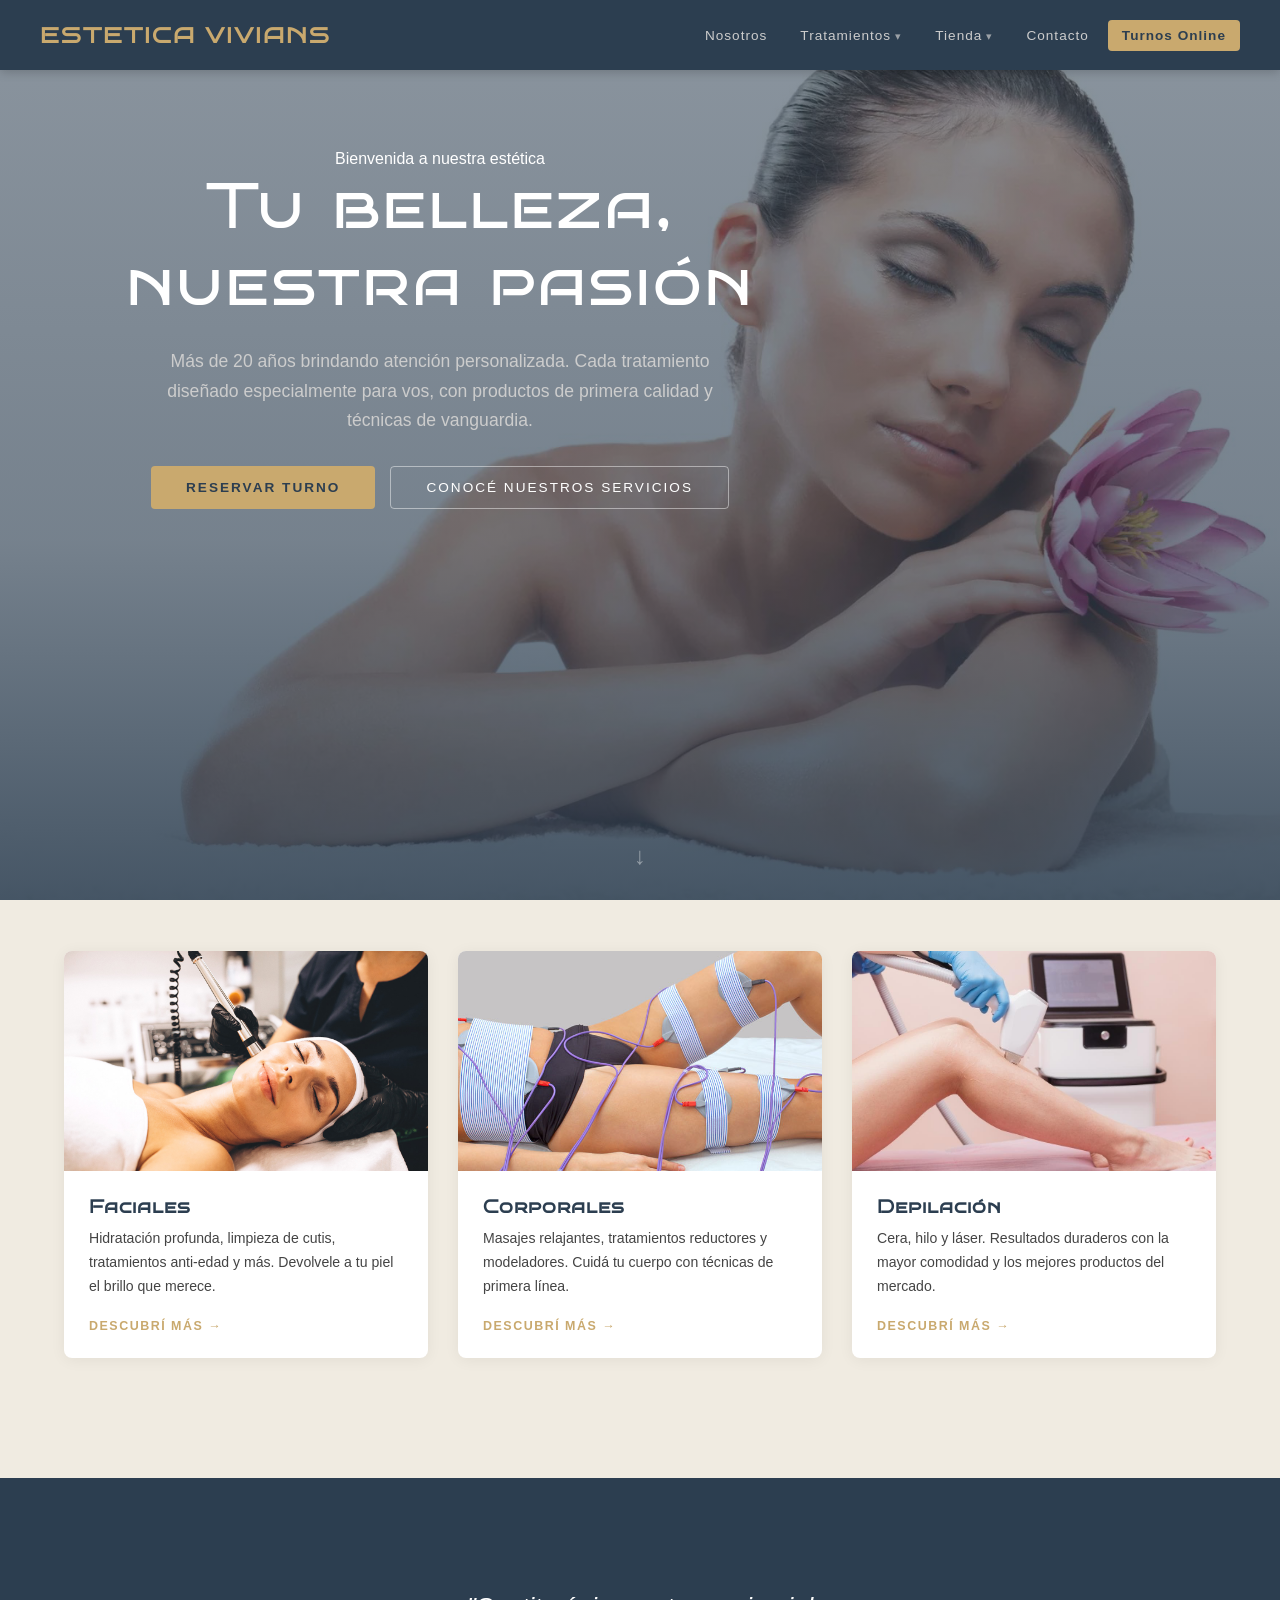
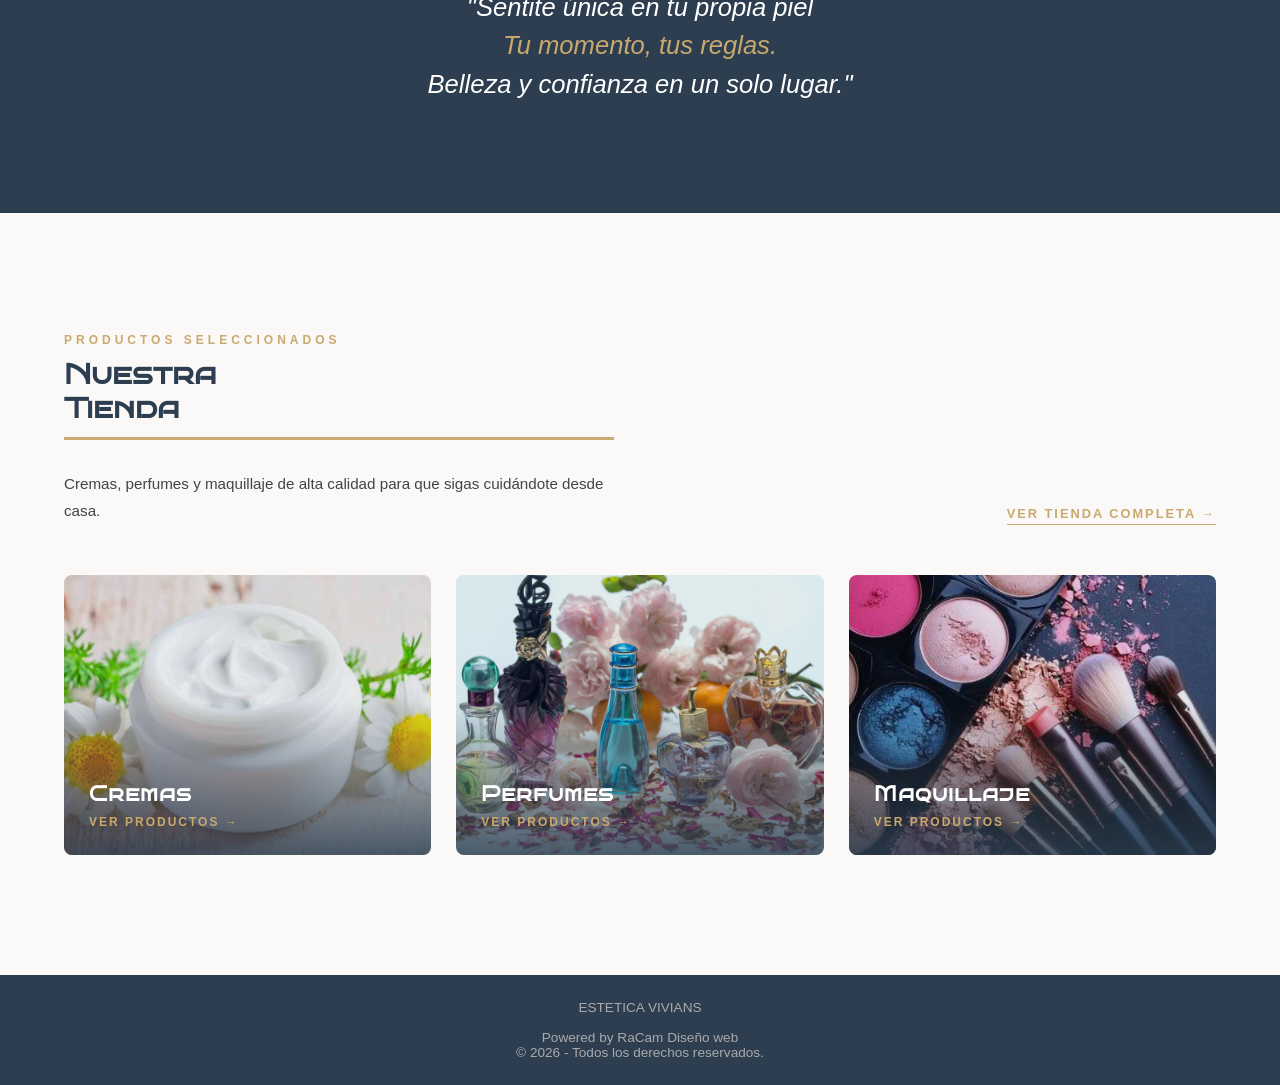
==== commit 000c9dd4: "v0.2.1 - cambio de fuentes e imagenes agregadas, se agregaron tienda y tratamientos" ====
--- a/index.html
+++ b/index.html
@@ -14,7 +14,8 @@
 
     <!-- HEADER -->
     <header>
-        <a href="index.html" class="logo">Vivians</a>
+        <h1>ESTETICA VIVIANS</h1>
+       <!--<a href="index.html" class="logo">Vivians</a>-->
 
         <nav aria-label="Navegación principal">
             <ul>
@@ -31,7 +32,7 @@
                 </li>
 
                 <li class="tiene-submenu">
-                    <a href="html/tienda/index.html">Tienda</a>
+                    <a href="html/tienda/index_tienda.html">Tienda</a>
                     <ul class="submenu">
                         <li><a href="html/tienda/cremas.html">Cremas</a></li>
                         <li><a href="html/tienda/perfumes.html">Perfumes</a></li>
@@ -57,7 +58,7 @@
                 <span class="hero-subtitulo">Bienvenida a nuestra estética</span>
                 <h1 class="hero-titulo">Tu belleza,<br>nuestra pasión</h1>
                 <p class="hero-descripcion">
-                    Más de 10 años brindando atención personalizada. 
+                    Más de 20 años brindando atención personalizada. 
                     Cada tratamiento diseñado especialmente para vos, 
                     con productos de primera calidad y técnicas de vanguardia.
                 </p>
@@ -87,7 +88,7 @@
 
                     <a href="html/tratamientos/faciales.html" class="tratamiento-card">
                         <div class="tratamiento-imagen">
-                            <img src="imagenes/tratamientos/faciales.jpg" alt="Tratamientos Faciales">
+                            <img src="imagenes/tratamientos/tratamiento_facial.jpg" alt="Tratamientos Faciales">
                         </div>
                         <div class="tratamiento-cuerpo">
                             <h3>Faciales</h3>
@@ -96,9 +97,9 @@
                         </div>
                     </a>
 
-                    <a href="html/tratamientos/corporales.html" class="tratamiento-card">
+                    <a href="html/tratamientos/corpo.html" class="tratamiento-card">
                         <div class="tratamiento-imagen">
-                            <img src="imagenes/tratamientos/corporales.jpg" alt="Tratamientos Corporales">
+                            <img src="imagenes/tratamientos/tratamiento_corpo.jpg" alt="Tratamientos Corporales">
                         </div>
                         <div class="tratamiento-cuerpo">
                             <h3>Corporales</h3>
@@ -109,7 +110,7 @@
 
                     <a href="html/tratamientos/depilacion.html" class="tratamiento-card">
                         <div class="tratamiento-imagen">
-                            <img src="imagenes/tratamientos/depilacion.jpg" alt="Depilación">
+                            <img src="imagenes/tratamientos/tratamiento_depi.jpg" alt="Depilación">
                         </div>
                         <div class="tratamiento-cuerpo">
                             <h3>Depilación</h3>
@@ -126,8 +127,9 @@
         <div class="franja-frase">
             <div class="container">
                 <blockquote>
-                    "La belleza no es un privilegio,<br>
-                    es un <span>derecho que te mereces</span> cada día."
+                    "Sentite única en tu propia piel<br>
+                    <span>Tu momento, tus reglas.</span> <br>
+                    Belleza y confianza en un solo lugar."
                 </blockquote>
             </div>
         </div>
@@ -144,7 +146,7 @@
                             para que sigas cuidándote desde casa.
                         </p>
                     </div>
-                    <a href="html/tienda/index.html" class="btn-ver-mas">Ver tienda completa →</a>
+                    <a href="html/tienda/index_tienda.html" class="btn-ver-mas">Ver tienda completa →</a>
                 </div>
 
                 <div class="tienda-grid">
@@ -181,7 +183,10 @@
 
     <!-- FOOTER -->
     <footer>
-        <p>&copy; 2025 <span>Estética Vivians</span>. Todos los derechos reservados.</p>
+        <p>ESTETICA VIVIANS</p>
+        <br>
+        Powered by RaCam Diseño web
+        <p>&copy; 2026 - Todos los derechos reservados.</p>
     </footer>
 
 </body>
--- a/css/estilo.css
+++ b/css/estilo.css
@@ -1,4 +1,8 @@
-
+/* ESTÉTICA VIVIANS — estilo.css
+   CSS unificado para todo el sitio */
+
+
+/* Fuente propia BrunoAceSC */
 @font-face {
     font-family: 'BrunoAceSC';
     src: url('../font/BrunoAceSC-Regular.ttf') format('truetype');
@@ -8,27 +12,24 @@
 }
 
 
-/* ========================
-   VARIABLES
-======================== */
+/* Variables globales
+   Cambiando un valor acá se actualiza en todo el sitio */
 :root {
-    --color-primario:   #2c3e50;   /* azul oscuro — header, footer, títulos  */
-    --color-acento:     #c9a96e;   /* dorado — detalles, hover, badges       */
-    --color-acento2:    #e8c98a;   /* dorado claro — hover de botones        */
-    --color-verde:      #25d366;   /* verde WhatsApp                         */
-    --color-texto:      #444;      /* color de texto general                 */
-    --color-fondo:      #faf9f7;   /* fondo general de la página             */
-    --color-fondo2:     #f0ebe1;   /* fondo alternativo para secciones       */
-    --color-borde:      #e8e0d5;   /* bordes suaves                          */
+    --color-primario:   #2c3e50;
+    --color-acento:     #c9a96e;
+    --color-acento2:    #e8c98a;
+    --color-verde:      #25d366;
+    --color-texto:      #444;
+    --color-fondo:      #faf9f7;
+    --color-fondo2:     #f0ebe1;
+    --color-borde:      #e8e0d5;
     --color-blanco:     #ffffff;
     --font-titulo:      'BrunoAceSC', serif;
     --font-cuerpo:      'Playfair Display', sans-serif;
 }
 
 
-/* ========================
-   RESET
-======================== */
+/* Reset */
 * {
     margin: 0;
     padding: 0;
@@ -36,11 +37,8 @@
 }
 
 
-/* ========================
-   BODY
-   flex + min-height garantiza
-   que el footer siempre quede abajo.
-======================== */
+/* Body
+   flex + min-height garantiza que el footer siempre quede abajo */
 body {
     font-family: var(--font-cuerpo);
     background-color: var(--color-fondo);
@@ -55,9 +53,7 @@
 }
 
 
-/* ============================================================
-   HEADER Y NAVEGACIÓN
-   ============================================================ */
+/* Header */
 header {
     background-color: var(--color-primario);
     padding: 0 40px;
@@ -71,7 +67,7 @@
     box-shadow: 0 2px 10px rgba(0, 0, 0, 0.2);
 }
 
-/* Logo — index principal */
+/* Logo en index principal */
 .logo {
     font-family: var(--font-titulo);
     color: var(--color-acento);
@@ -80,7 +76,7 @@
     text-decoration: none;
 }
 
-/* h1 en header — páginas de tienda */
+/* h1 en header de páginas internas */
 header h1 {
     font-family: var(--font-titulo);
     color: var(--color-acento);
@@ -88,9 +84,8 @@
     letter-spacing: 2px;
 }
 
-/* ========================
-   NAVEGACIÓN
-======================== */
+
+/* Navegación */
 nav ul {
     list-style: none;
     display: flex;
@@ -126,11 +121,9 @@
     opacity: 0.7;
 }
 
-/* ========================
-   SUBMENÚ DESPLEGABLE
-   100% CSS puro, sin JS.
-   Se activa con :hover en el li padre.
-======================== */
+
+/* Submenú desplegable
+   CSS puro, sin JS. Se activa con :hover en el li padre */
 .submenu {
     display: none;
     position: absolute;
@@ -185,11 +178,9 @@
     transform: translateY(-1px);
 }
 
-/* ========================
-   MENÚ HAMBURGUESA
-   Solo visible en mobile.
-   Se activa con JS más adelante.
-======================== */
+
+/* Menú hamburguesa
+   Solo visible en mobile, se activa con JS más adelante */
 .hamburguesa {
     display: none;
     flex-direction: column;
@@ -209,9 +200,7 @@
 }
 
 
-/* ============================================================
-   CONTAINER
-   ============================================================ */
+/* Container */
 .container {
     width: 90%;
     max-width: 1200px;
@@ -220,9 +209,7 @@
 }
 
 
-/* ============================================================
-   TÍTULOS DE SECCIÓN
-   ============================================================ */
+/* Títulos de sección con línea dorada */
 .seccion-titulo,
 .titulo-categoria {
     font-family: var(--font-titulo);
@@ -234,10 +221,8 @@
 }
 
 
-/* ============================================================
-   HERO PRINCIPAL — index.html
-   Ocupa toda la pantalla con imagen de fondo.
-   ============================================================ */
+/* Hero principal — index.html
+   Ocupa toda la pantalla con imagen de fondo */
 .hero-principal {
     height: 100vh;
     position: relative;
@@ -311,6 +296,7 @@
     flex-wrap: wrap;
 }
 
+/* Botón primario dorado */
 .btn-primario {
     display: inline-block;
     background-color: var(--color-acento);
@@ -331,6 +317,7 @@
     transform: translateY(-2px);
 }
 
+/* Botón secundario con borde */
 .btn-secundario {
     display: inline-block;
     background-color: transparent;
@@ -370,10 +357,8 @@
 }
 
 
-/* ============================================================
-   HERO SIMPLE — páginas internas
-   (tienda, tratamientos, contacto)
-   ============================================================ */
+/* Hero simple — páginas internas
+   usado en tienda, tratamientos, contacto */
 .hero {
     background: linear-gradient(135deg, var(--color-primario) 0%, #4a6275 100%);
     padding: 80px 40px;
@@ -417,9 +402,7 @@
 }
 
 
-/* ============================================================
-   SECCIONES DEL INDEX PRINCIPAL
-   ============================================================ */
+/* Encabezado de sección con etiqueta, título y descripción */
 .seccion-header {
     display: flex;
     justify-content: space-between;
@@ -473,9 +456,8 @@
 
 .btn-ver-mas:hover { opacity: 0.7; }
 
-/* ========================
-   TRATAMIENTOS — index
-======================== */
+
+/* Sección tratamientos en index */
 .seccion-tratamientos {
     background-color: var(--color-fondo2);
     padding: 80px 0;
@@ -487,6 +469,7 @@
     gap: 30px;
 }
 
+/* Tarjeta de tratamiento en index */
 .tratamiento-card {
     background-color: var(--color-blanco);
     border-radius: 8px;
@@ -553,9 +536,8 @@
 
 .tratamiento-card:hover .tratamiento-link { gap: 14px; }
 
-/* ========================
-   FRANJA CON FRASE — index
-======================== */
+
+/* Franja con frase — index */
 .franja-frase {
     background-color: var(--color-primario);
     padding: 70px 0;
@@ -575,9 +557,8 @@
 
 .franja-frase blockquote span { color: var(--color-acento); }
 
-/* ========================
-   TIENDA — index
-======================== */
+
+/* Sección tienda en index */
 .seccion-tienda {
     background-color: var(--color-fondo);
     padding: 80px 0;
@@ -644,9 +625,7 @@
 }
 
 
-/* ============================================================
-   CATEGORÍAS — tienda/index.html
-   ============================================================ */
+/* Categorías en tienda/index_tienda.html */
 .categorias {
     display: grid;
     grid-template-columns: repeat(3, 1fr);
@@ -709,9 +688,7 @@
 }
 
 
-/* ============================================================
-   PRODUCTOS
-   ============================================================ */
+/* Productos */
 .productos-destacados { margin-top: 60px; }
 
 .galeria-destacados {
@@ -726,6 +703,7 @@
     gap: 20px;
 }
 
+/* Tarjeta de producto — compartida en tienda y destacados */
 .producto-card {
     border: 1px solid var(--color-borde);
     border-radius: 10px;
@@ -815,9 +793,172 @@
 }
 
 
-/* ============================================================
-   CONTACTO
-   ============================================================ */
+/* Páginas de tratamientos — faciales, corporales, depilacion */
+
+.pagina-intro {
+    background-color: var(--color-fondo2);
+    padding: 40px;
+    border-radius: 10px;
+    margin-bottom: 40px;
+    border-left: 4px solid var(--color-acento);
+}
+
+.pagina-intro p {
+    font-size: 0.95rem;
+    color: var(--color-texto);
+    line-height: 1.8;
+    font-weight: 300;
+}
+
+/* Lista de tratamientos en fila */
+.tratamiento-lista {
+    display: flex;
+    flex-direction: column;
+    gap: 25px;
+}
+
+/* Cada tratamiento en 3 columnas: imagen | info | botones */
+.tratamiento-item {
+    display: grid;
+    grid-template-columns: 220px 1fr auto;
+    background: white;
+    border-radius: 10px;
+    overflow: hidden;
+    border: 1px solid var(--color-borde);
+    box-shadow: 0 2px 10px rgba(0, 0, 0, 0.06);
+    transition: box-shadow 0.3s, transform 0.3s;
+}
+
+.tratamiento-item:hover {
+    box-shadow: 0 8px 25px rgba(0, 0, 0, 0.12);
+    transform: translateY(-3px);
+}
+
+/* Columna izquierda — imagen */
+.tratamiento-item-imagen {
+    width: 220px;
+    min-height: 180px;
+    overflow: hidden;
+    flex-shrink: 0;
+}
+
+.tratamiento-item-imagen img {
+    width: 100%;
+    height: 100%;
+    object-fit: cover;
+    transition: transform 0.4s;
+}
+
+.tratamiento-item:hover .tratamiento-item-imagen img {
+    transform: scale(1.05);
+}
+
+/* Columna central — info */
+.tratamiento-item-info {
+    padding: 25px 30px;
+    display: flex;
+    flex-direction: column;
+    justify-content: center;
+    gap: 10px;
+    border-left: 1px solid var(--color-borde);
+    border-right: 1px solid var(--color-borde);
+}
+
+.tratamiento-item-info h2 {
+    font-family: var(--font-titulo);
+    font-size: 1.2rem;
+    color: var(--color-primario);
+    letter-spacing: 1px;
+}
+
+.tratamiento-item-info p {
+    font-size: 0.9rem;
+    color: #666;
+    line-height: 1.7;
+    font-weight: 300;
+}
+
+.tratamiento-item-precio {
+    font-family: var(--font-titulo);
+    font-size: 1.2rem;
+    color: var(--color-acento);
+    font-weight: 700;
+    margin-top: 5px;
+}
+
+.tratamiento-duracion {
+    font-size: 0.8rem;
+    color: #999;
+    letter-spacing: 1px;
+    text-transform: uppercase;
+}
+
+/* Columna derecha — botones */
+.tratamiento-item-acciones {
+    padding: 25px 20px;
+    display: flex;
+    flex-direction: column;
+    justify-content: center;
+    align-items: center;
+    gap: 12px;
+    min-width: 180px;
+    background-color: var(--color-fondo);
+}
+
+/* Botón agendar turno vía WhatsApp */
+.btn-agendar {
+    display: flex;
+    align-items: center;
+    justify-content: center;
+    gap: 8px;
+    background-color: var(--color-verde);
+    color: white;
+    text-decoration: none;
+    padding: 12px 18px;
+    border-radius: 6px;
+    font-size: 0.82rem;
+    font-weight: 700;
+    width: 100%;
+    text-align: center;
+    transition: background-color 0.3s, transform 0.2s;
+    font-family: var(--font-cuerpo);
+}
+
+.btn-agendar:hover {
+    background-color: #1ebe57;
+    transform: translateY(-2px);
+}
+
+/* Botón voucher — deshabilitado visualmente hasta implementarlo */
+.btn-voucher {
+    display: flex;
+    align-items: center;
+    justify-content: center;
+    gap: 8px;
+    background-color: transparent;
+    color: #bbb;
+    text-decoration: none;
+    padding: 11px 18px;
+    border-radius: 6px;
+    font-size: 0.82rem;
+    font-weight: 700;
+    width: 100%;
+    text-align: center;
+    border: 1px dashed #ddd;
+    cursor: not-allowed;
+    font-family: var(--font-cuerpo);
+}
+
+.btn-voucher span {
+    font-size: 0.7rem;
+    display: block;
+    font-weight: 400;
+    margin-top: 2px;
+    color: #ccc;
+}
+
+
+/* Contacto */
 .contacto-grid {
     display: grid;
     grid-template-columns: 1fr 1fr;
@@ -905,7 +1046,7 @@
 .dato-icono {
     width: 45px;
     height: 45px;
-    background-color: var(--color-primario);
+    /*background-color: var(--color-primario);*/
     border-radius: 50%;
     display: flex;
     align-items: center;
@@ -967,7 +1108,7 @@
     width: 42px;
     height: 42px;
     border-radius: 50%;
-    background-color: var(--color-primario);
+    /*background-color: var(--color-primario);*/
     display: flex;
     align-items: center;
     justify-content: center;
@@ -979,7 +1120,7 @@
 
 .red-social:hover {
     font-size: 1.6rem;
-    background-color: var(--color-acento);
+    /*background-color: var(--color-acento);*/
 }
 
 .mapa-container {
@@ -1009,9 +1150,8 @@
 }
 
 
-/* ============================================================
-   FOOTER
-   ============================================================ */
+/* Footer
+   Siempre pegado abajo gracias al flex del body y flex:1 del main */
 footer {
     background-color: var(--color-primario);
     color: #aaa;
@@ -1019,15 +1159,13 @@
     padding: 25px 20px;
     font-size: 0.85rem;
     font-weight: 300;
-    border-top: 1px solid rgba(201, 169, 110, 0.2);
+   /* border-top: 1px solid rgba(201, 169, 110, 0.2);*/
 }
 
 footer span { color: var(--color-acento); }
 
 
-/* ============================================================
-   RESPONSIVE — TABLET 768px
-   ============================================================ */
+/* Responsive tablet — 768px */
 @media (max-width: 768px) {
 
     header { padding: 0 20px; }
@@ -1098,26 +1236,46 @@
 
     section { padding: 60px 0; }
     .seccion-tratamientos,
-    .seccion-tienda       { padding: 60px 0; }
-}
-
-
-/* ============================================================
-   RESPONSIVE — MOBILE 480px
-   ============================================================ */
+    .seccion-tienda { padding: 60px 0; }
+
+    /* Tratamiento item en tablet — apila verticalmente */
+    .tratamiento-item {
+        grid-template-columns: 1fr;
+    }
+
+    .tratamiento-item-imagen {
+        width: 100%;
+        height: 200px;
+    }
+
+    .tratamiento-item-info {
+        border-left: none;
+        border-right: none;
+        border-top: 1px solid var(--color-borde);
+        border-bottom: 1px solid var(--color-borde);
+    }
+
+    .tratamiento-item-acciones {
+        flex-direction: row;
+        padding: 20px;
+    }
+}
+
+
+/* Responsive mobile — 480px */
 @media (max-width: 480px) {
 
-    .hero-titulo          { font-size: 2.2rem; }
-    .hero-descripcion     { font-size: 0.9rem; }
-    .hero                 { padding: 50px 20px; }
-    .hero h2              { font-size: 1.6rem; }
-    .seccion-titulo-grande{ font-size: 1.8rem; }
-
-    .categorias           { grid-template-columns: 1fr; }
-    .galeria-destacados   { grid-template-columns: 1fr; }
-    .tienda-grid          { grid-template-columns: 1fr; }
-
-    .producto-cuerpo      { flex-direction: column; }
+    .hero-titulo           { font-size: 2.2rem; }
+    .hero-descripcion      { font-size: 0.9rem; }
+    .hero                  { padding: 50px 20px; }
+    .hero h2               { font-size: 1.6rem; }
+    .seccion-titulo-grande { font-size: 1.8rem; }
+
+    .categorias            { grid-template-columns: 1fr; }
+    .galeria-destacados    { grid-template-columns: 1fr; }
+    .tienda-grid           { grid-template-columns: 1fr; }
+
+    .producto-cuerpo       { flex-direction: column; }
 
     .producto-cuerpo img {
         width: 100%;
@@ -1135,10 +1293,16 @@
         text-align: center;
     }
 
-    .mapa-container       { height: 250px; }
+    .mapa-container        { height: 250px; }
 
     .franja-frase blockquote {
         font-size: 1.2rem;
         padding: 0 20px;
     }
-}+
+    .pagina-intro          { padding: 25px; }
+
+    .tratamiento-item-acciones {
+        flex-direction: column;
+    }
+}
